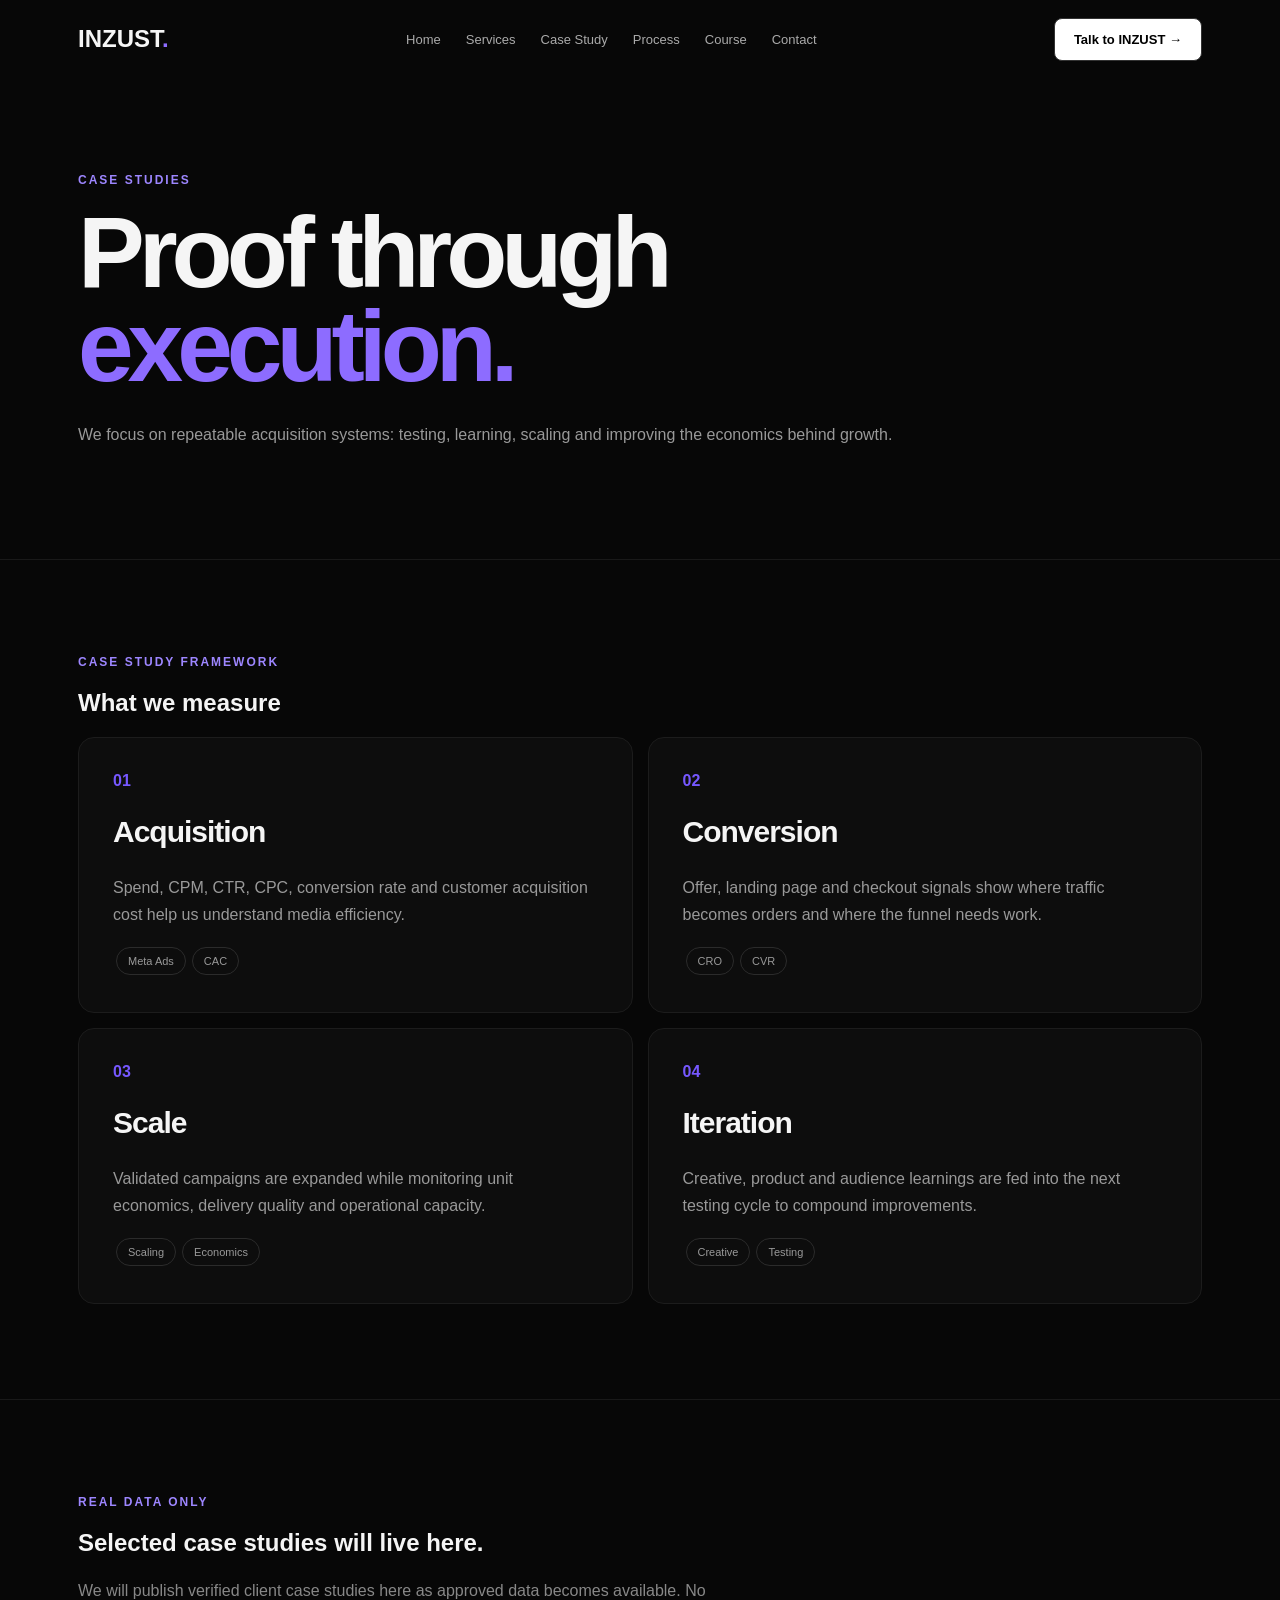
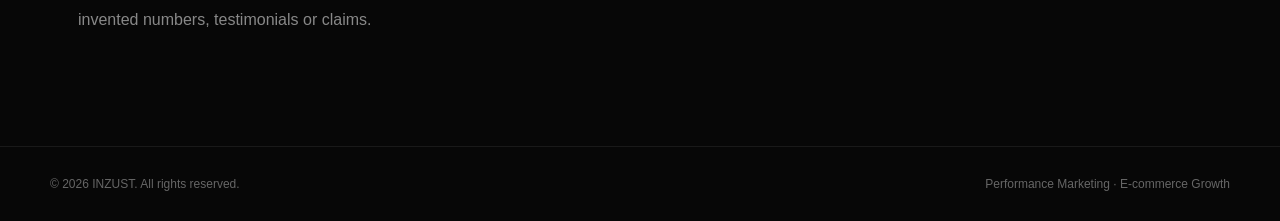
==== case-studies.html @ e47c178f "Fix Case Study navigation markup" ====
<!doctype html><html lang="en"><head><meta charset="utf-8">
<script>
window.INZUST_GOOGLE_ADS_ID="";
window.trackLeadEvent=function(label){if(typeof window.gtag==="function"){window.gtag("event","generate_lead",{event_category:"lead",event_label:label});}};
(function(){var id=window.INZUST_GOOGLE_ADS_ID;if(!id)return;window.dataLayer=window.dataLayer||[];window.gtag=function(){window.dataLayer.push(arguments)};gtag("js",new Date());gtag("config",id);var s=document.createElement("script");s.async=true;s.src="https://www.googletagmanager.com/gtag/js?id="+encodeURIComponent(id);document.head.appendChild(s);})();
</script><meta name="viewport" content="width=device-width,initial-scale=1"><title>INZUST — Case Studies</title><link rel="stylesheet" href="services.html"><style>*{box-sizing:border-box}body{margin:0;background:#070707;color:#f5f5f5;font-family:Inter,Arial,sans-serif}a{color:inherit;text-decoration:none}.wrap{max-width:1180px;margin:auto;padding:0 28px}.nav{height:78px;display:flex;align-items:center;justify-content:space-between}.logo{font-weight:900;font-size:24px}.navlinks{display:flex;gap:25px;color:#aaa;font-size:13px}.btn{display:inline-flex;padding:13px 19px;border:1px solid #333;border-radius:8px;background:#fff;color:#000;font-size:13px;font-weight:700}.hero,.section{padding:95px 0;border-bottom:1px solid #191919}.hero{position:relative;overflow:hidden}.eyebrow{color:#9d86ff;font-size:12px;text-transform:uppercase;letter-spacing:2px;font-weight:800}.hero h1{font-size:clamp(55px,8vw,100px);line-height:.94;letter-spacing:-6px;max-width:900px;margin:18px 0 28px}.hero h1 span{color:#8d6cff}.hero p,.card p{color:#999;line-height:1.7}.cards{display:grid;grid-template-columns:repeat(2,1fr);gap:15px}.card{background:#0d0d0d;border:1px solid #1c1c1c;border-radius:16px;padding:34px;min-height:260px}.num{color:#7658ff;font-weight:800}.card h2{font-size:30px;letter-spacing:-1px}.tag{display:inline-block;border:1px solid #2b2b2b;border-radius:999px;padding:7px 11px;color:#999;font-size:11px;margin:3px}.footer{padding:30px 0;color:#666;font-size:12px;display:flex;justify-content:space-between}@media(max-width:800px){.navlinks{display:none}.cards{grid-template-columns:1fr}.hero h1{letter-spacing:-3px}.footer{flex-direction:column;gap:12px}}</style></head><body><header class="wrap nav"><a class="logo" href="index.html">INZUST<span style="color:#8d6cff">.</span></a><nav class="navlinks"><a href="index.html">Home</a><a href="services.html">Services</a><a href="case-studies.html">Case Study</a><a href="process.html">Process</a><a href="course.html">Course</a><a href="contact.html">Contact</a></nav><a class="btn" href="contact.html">Talk to INZUST →</a></header><main><section class="hero"><div class="wrap"><div class="eyebrow">Case studies</div><h1>Proof through <span>execution.</span></h1><p>We focus on repeatable acquisition systems: testing, learning, scaling and improving the economics behind growth.</p></div></section><section class="section"><div class="wrap"><div class="eyebrow">Case study framework</div><h2>What we measure</h2><div class="cards"><article class="card"><div class="num">01</div><h2>Acquisition</h2><p>Spend, CPM, CTR, CPC, conversion rate and customer acquisition cost help us understand media efficiency.</p><span class="tag">Meta Ads</span><span class="tag">CAC</span></article><article class="card"><div class="num">02</div><h2>Conversion</h2><p>Offer, landing page and checkout signals show where traffic becomes orders and where the funnel needs work.</p><span class="tag">CRO</span><span class="tag">CVR</span></article><article class="card"><div class="num">03</div><h2>Scale</h2><p>Validated campaigns are expanded while monitoring unit economics, delivery quality and operational capacity.</p><span class="tag">Scaling</span><span class="tag">Economics</span></article><article class="card"><div class="num">04</div><h2>Iteration</h2><p>Creative, product and audience learnings are fed into the next testing cycle to compound improvements.</p><span class="tag">Creative</span><span class="tag">Testing</span></article></div></div></section><section class="section"><div class="wrap"><div class="eyebrow">Real data only</div><h2>Selected case studies will live here.</h2><p style="max-width:650px;color:#888;line-height:1.8">We will publish verified client case studies here as approved data becomes available. No invented numbers, testimonials or claims.</p></div></section></main><footer class="wrap footer"><span>© 2026 INZUST. All rights reserved.</span><span>Performance Marketing · E-commerce Growth</span></footer></body></html>
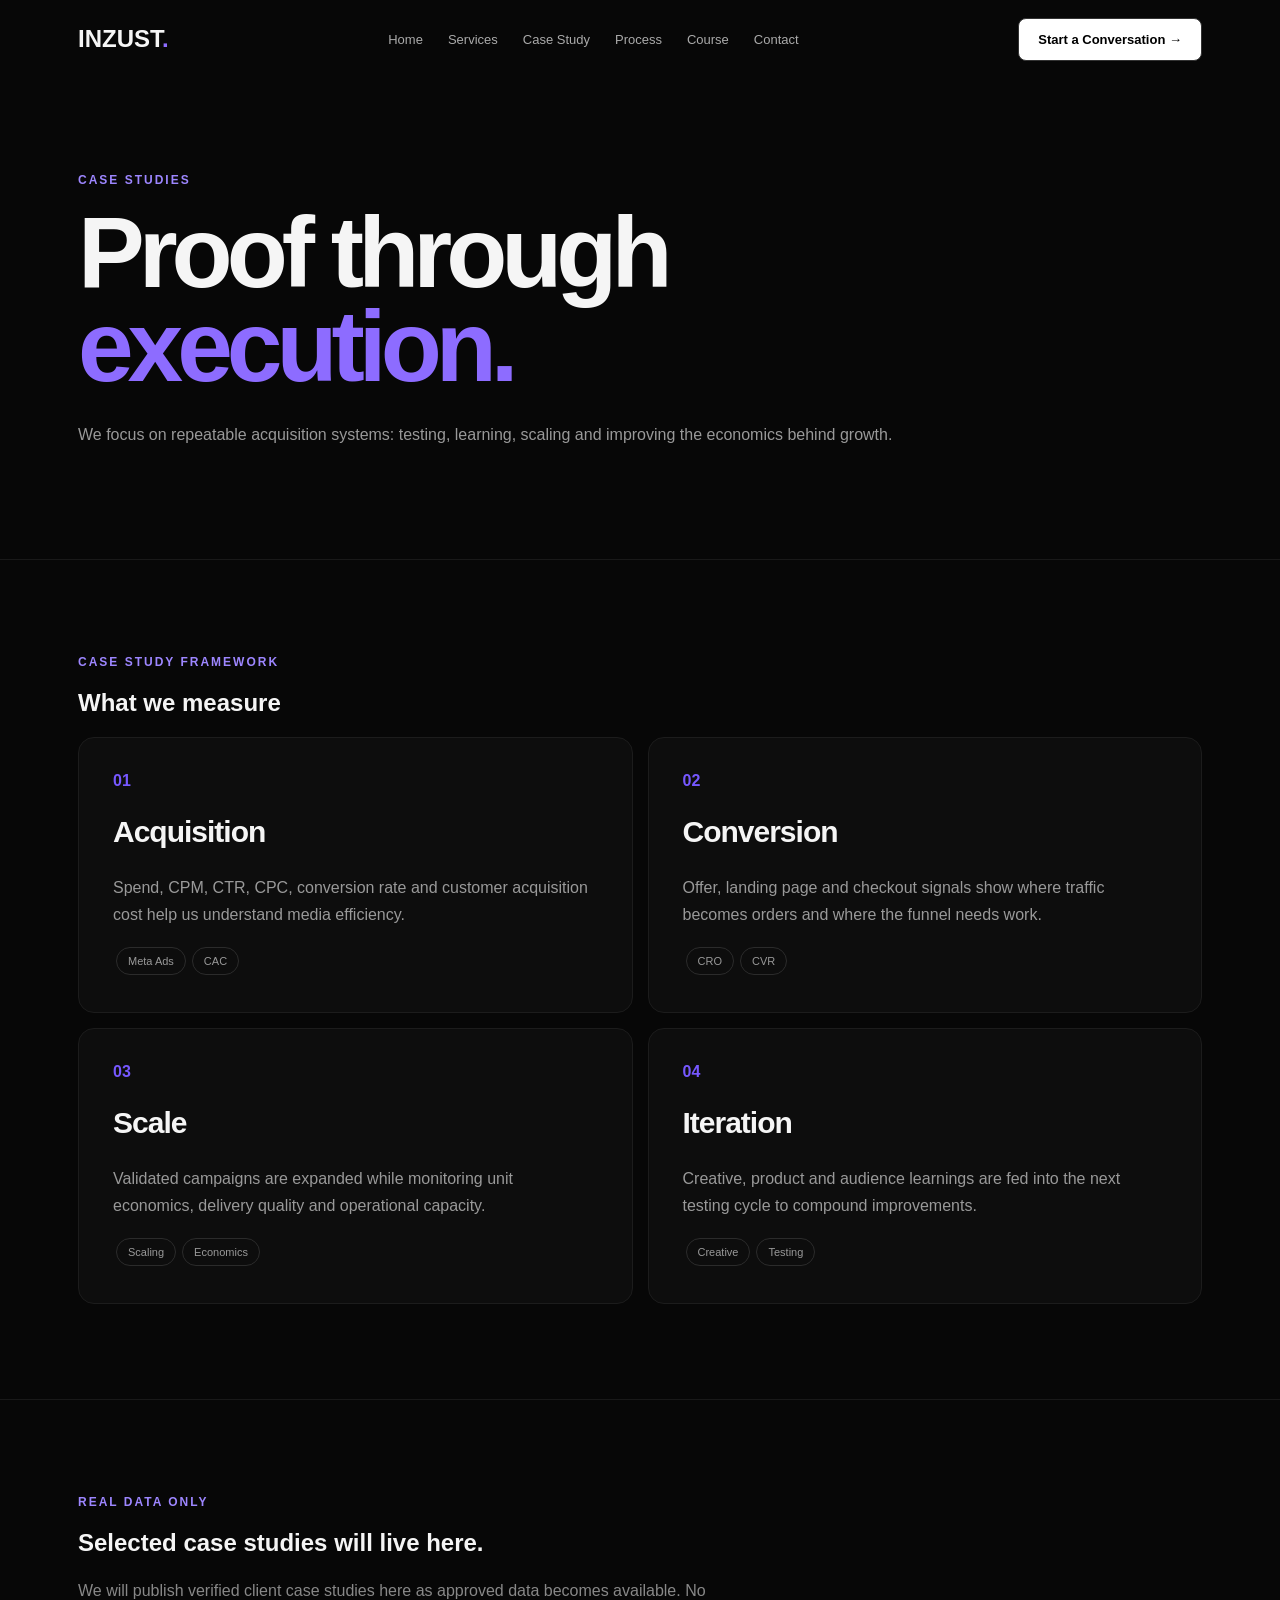
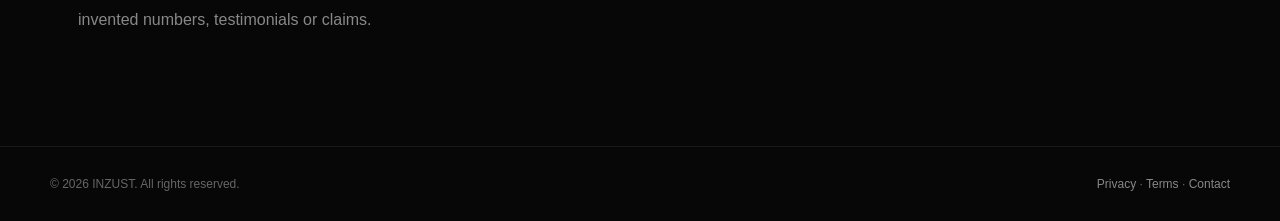
==== commit e986302d: "Standardize responsive navigation and legal footer links" ====
--- a/case-studies.html
+++ b/case-studies.html
@@ -3,4 +3,4 @@
 window.INZUST_GOOGLE_ADS_ID="";
 window.trackLeadEvent=function(label){if(typeof window.gtag==="function"){window.gtag("event","generate_lead",{event_category:"lead",event_label:label});}};
 (function(){var id=window.INZUST_GOOGLE_ADS_ID;if(!id)return;window.dataLayer=window.dataLayer||[];window.gtag=function(){window.dataLayer.push(arguments)};gtag("js",new Date());gtag("config",id);var s=document.createElement("script");s.async=true;s.src="https://www.googletagmanager.com/gtag/js?id="+encodeURIComponent(id);document.head.appendChild(s);})();
-</script><meta name="viewport" content="width=device-width,initial-scale=1"><title>INZUST — Case Studies</title><link rel="stylesheet" href="services.html"><style>*{box-sizing:border-box}body{margin:0;background:#070707;color:#f5f5f5;font-family:Inter,Arial,sans-serif}a{color:inherit;text-decoration:none}.wrap{max-width:1180px;margin:auto;padding:0 28px}.nav{height:78px;display:flex;align-items:center;justify-content:space-between}.logo{font-weight:900;font-size:24px}.navlinks{display:flex;gap:25px;color:#aaa;font-size:13px}.btn{display:inline-flex;padding:13px 19px;border:1px solid #333;border-radius:8px;background:#fff;color:#000;font-size:13px;font-weight:700}.hero,.section{padding:95px 0;border-bottom:1px solid #191919}.hero{position:relative;overflow:hidden}.eyebrow{color:#9d86ff;font-size:12px;text-transform:uppercase;letter-spacing:2px;font-weight:800}.hero h1{font-size:clamp(55px,8vw,100px);line-height:.94;letter-spacing:-6px;max-width:900px;margin:18px 0 28px}.hero h1 span{color:#8d6cff}.hero p,.card p{color:#999;line-height:1.7}.cards{display:grid;grid-template-columns:repeat(2,1fr);gap:15px}.card{background:#0d0d0d;border:1px solid #1c1c1c;border-radius:16px;padding:34px;min-height:260px}.num{color:#7658ff;font-weight:800}.card h2{font-size:30px;letter-spacing:-1px}.tag{display:inline-block;border:1px solid #2b2b2b;border-radius:999px;padding:7px 11px;color:#999;font-size:11px;margin:3px}.footer{padding:30px 0;color:#666;font-size:12px;display:flex;justify-content:space-between}@media(max-width:800px){.navlinks{display:none}.cards{grid-template-columns:1fr}.hero h1{letter-spacing:-3px}.footer{flex-direction:column;gap:12px}}</style></head><body><header class="wrap nav"><a class="logo" href="index.html">INZUST<span style="color:#8d6cff">.</span></a><nav class="navlinks"><a href="index.html">Home</a><a href="services.html">Services</a><a href="case-studies.html">Case Study</a><a href="process.html">Process</a><a href="course.html">Course</a><a href="contact.html">Contact</a></nav><a class="btn" href="contact.html">Talk to INZUST →</a></header><main><section class="hero"><div class="wrap"><div class="eyebrow">Case studies</div><h1>Proof through <span>execution.</span></h1><p>We focus on repeatable acquisition systems: testing, learning, scaling and improving the economics behind growth.</p></div></section><section class="section"><div class="wrap"><div class="eyebrow">Case study framework</div><h2>What we measure</h2><div class="cards"><article class="card"><div class="num">01</div><h2>Acquisition</h2><p>Spend, CPM, CTR, CPC, conversion rate and customer acquisition cost help us understand media efficiency.</p><span class="tag">Meta Ads</span><span class="tag">CAC</span></article><article class="card"><div class="num">02</div><h2>Conversion</h2><p>Offer, landing page and checkout signals show where traffic becomes orders and where the funnel needs work.</p><span class="tag">CRO</span><span class="tag">CVR</span></article><article class="card"><div class="num">03</div><h2>Scale</h2><p>Validated campaigns are expanded while monitoring unit economics, delivery quality and operational capacity.</p><span class="tag">Scaling</span><span class="tag">Economics</span></article><article class="card"><div class="num">04</div><h2>Iteration</h2><p>Creative, product and audience learnings are fed into the next testing cycle to compound improvements.</p><span class="tag">Creative</span><span class="tag">Testing</span></article></div></div></section><section class="section"><div class="wrap"><div class="eyebrow">Real data only</div><h2>Selected case studies will live here.</h2><p style="max-width:650px;color:#888;line-height:1.8">We will publish verified client case studies here as approved data becomes available. No invented numbers, testimonials or claims.</p></div></section></main><footer class="wrap footer"><span>© 2026 INZUST. All rights reserved.</span><span>Performance Marketing · E-commerce Growth</span></footer></body></html>+</script><meta name="viewport" content="width=device-width,initial-scale=1"><title>INZUST — Case Studies</title><link rel="stylesheet" href="services.html"><style>*{box-sizing:border-box}body{margin:0;background:#070707;color:#f5f5f5;font-family:Inter,Arial,sans-serif}a{color:inherit;text-decoration:none}.wrap{max-width:1180px;margin:auto;padding:0 28px}.nav{height:78px;display:flex;align-items:center;justify-content:space-between}.logo{font-weight:900;font-size:24px}.navlinks{display:flex;gap:25px;color:#aaa;font-size:13px}.btn{display:inline-flex;padding:13px 19px;border:1px solid #333;border-radius:8px;background:#fff;color:#000;font-size:13px;font-weight:700}.hero,.section{padding:95px 0;border-bottom:1px solid #191919}.hero{position:relative;overflow:hidden}.eyebrow{color:#9d86ff;font-size:12px;text-transform:uppercase;letter-spacing:2px;font-weight:800}.hero h1{font-size:clamp(55px,8vw,100px);line-height:.94;letter-spacing:-6px;max-width:900px;margin:18px 0 28px}.hero h1 span{color:#8d6cff}.hero p,.card p{color:#999;line-height:1.7}.cards{display:grid;grid-template-columns:repeat(2,1fr);gap:15px}.card{background:#0d0d0d;border:1px solid #1c1c1c;border-radius:16px;padding:34px;min-height:260px}.num{color:#7658ff;font-weight:800}.card h2{font-size:30px;letter-spacing:-1px}.tag{display:inline-block;border:1px solid #2b2b2b;border-radius:999px;padding:7px 11px;color:#999;font-size:11px;margin:3px}.footer{padding:30px 0;color:#666;font-size:12px;display:flex;justify-content:space-between}.menu-toggle{display:none;background:none;color:#fff;border:0;font-size:23px;cursor:pointer}.mobile-menu{display:none}.footer a{color:#888}.footer a:hover{color:#fff}@media(max-width:800px){.menu-toggle{display:block}.nav-cta{display:none}.mobile-menu.open{display:block;position:fixed;top:78px;left:16px;right:16px;z-index:40;background:#0b0b0b;border:1px solid #282828;border-radius:14px;padding:8px;box-shadow:0 20px 50px #000}.mobile-menu a{display:block;padding:13px 15px;color:#ccc;font-size:14px}.mobile-menu a:hover{background:#151515;color:#fff}.navlinks{display:none}.cards{grid-template-columns:1fr}.hero h1{letter-spacing:-3px}.footer{flex-direction:column;gap:12px}}</style></head><body><header class="wrap nav"><a class="logo" href="index.html">INZUST<span style="color:#8d6cff">.</span></a><nav class="navlinks"><a href="index.html">Home</a><a href="services.html">Services</a><a href="case-studies.html">Case Study</a><a href="process.html">Process</a><a href="course.html">Course</a><a href="contact.html">Contact</a></nav><a class="btn nav-cta" href="contact.html">Start a Conversation →</a><button class="menu-toggle" aria-label="Open menu" aria-expanded="false">☰</button></header><div class="mobile-menu" aria-hidden="true"><a href="index.html">Home</a><a href="services.html">Services</a><a href="case-studies.html">Case Study</a><a href="process.html">Process</a><a href="course.html">Course</a><a href="contact.html">Contact</a></div><main><section class="hero"><div class="wrap"><div class="eyebrow">Case studies</div><h1>Proof through <span>execution.</span></h1><p>We focus on repeatable acquisition systems: testing, learning, scaling and improving the economics behind growth.</p></div></section><section class="section"><div class="wrap"><div class="eyebrow">Case study framework</div><h2>What we measure</h2><div class="cards"><article class="card"><div class="num">01</div><h2>Acquisition</h2><p>Spend, CPM, CTR, CPC, conversion rate and customer acquisition cost help us understand media efficiency.</p><span class="tag">Meta Ads</span><span class="tag">CAC</span></article><article class="card"><div class="num">02</div><h2>Conversion</h2><p>Offer, landing page and checkout signals show where traffic becomes orders and where the funnel needs work.</p><span class="tag">CRO</span><span class="tag">CVR</span></article><article class="card"><div class="num">03</div><h2>Scale</h2><p>Validated campaigns are expanded while monitoring unit economics, delivery quality and operational capacity.</p><span class="tag">Scaling</span><span class="tag">Economics</span></article><article class="card"><div class="num">04</div><h2>Iteration</h2><p>Creative, product and audience learnings are fed into the next testing cycle to compound improvements.</p><span class="tag">Creative</span><span class="tag">Testing</span></article></div></div></section><section class="section"><div class="wrap"><div class="eyebrow">Real data only</div><h2>Selected case studies will live here.</h2><p style="max-width:650px;color:#888;line-height:1.8">We will publish verified client case studies here as approved data becomes available. No invented numbers, testimonials or claims.</p></div></section></main><footer class="wrap footer"><span>© 2026 INZUST. All rights reserved.</span><span><a href="privacy-policy.html">Privacy</a> · <a href="terms.html">Terms</a> · <a href="contact.html">Contact</a></span></footer><script>(()=>{const t=document.querySelector(".menu-toggle"),m=document.querySelector(".mobile-menu");if(!t||!m)return;t.addEventListener("click",()=>{const o=m.classList.toggle("open");t.setAttribute("aria-expanded",o);m.setAttribute("aria-hidden",!o);t.textContent=o?"×":"☰"});m.querySelectorAll("a").forEach(a=>a.addEventListener("click",()=>{m.classList.remove("open");t.setAttribute("aria-expanded","false");t.textContent="☰"}));})();</script></body></html>
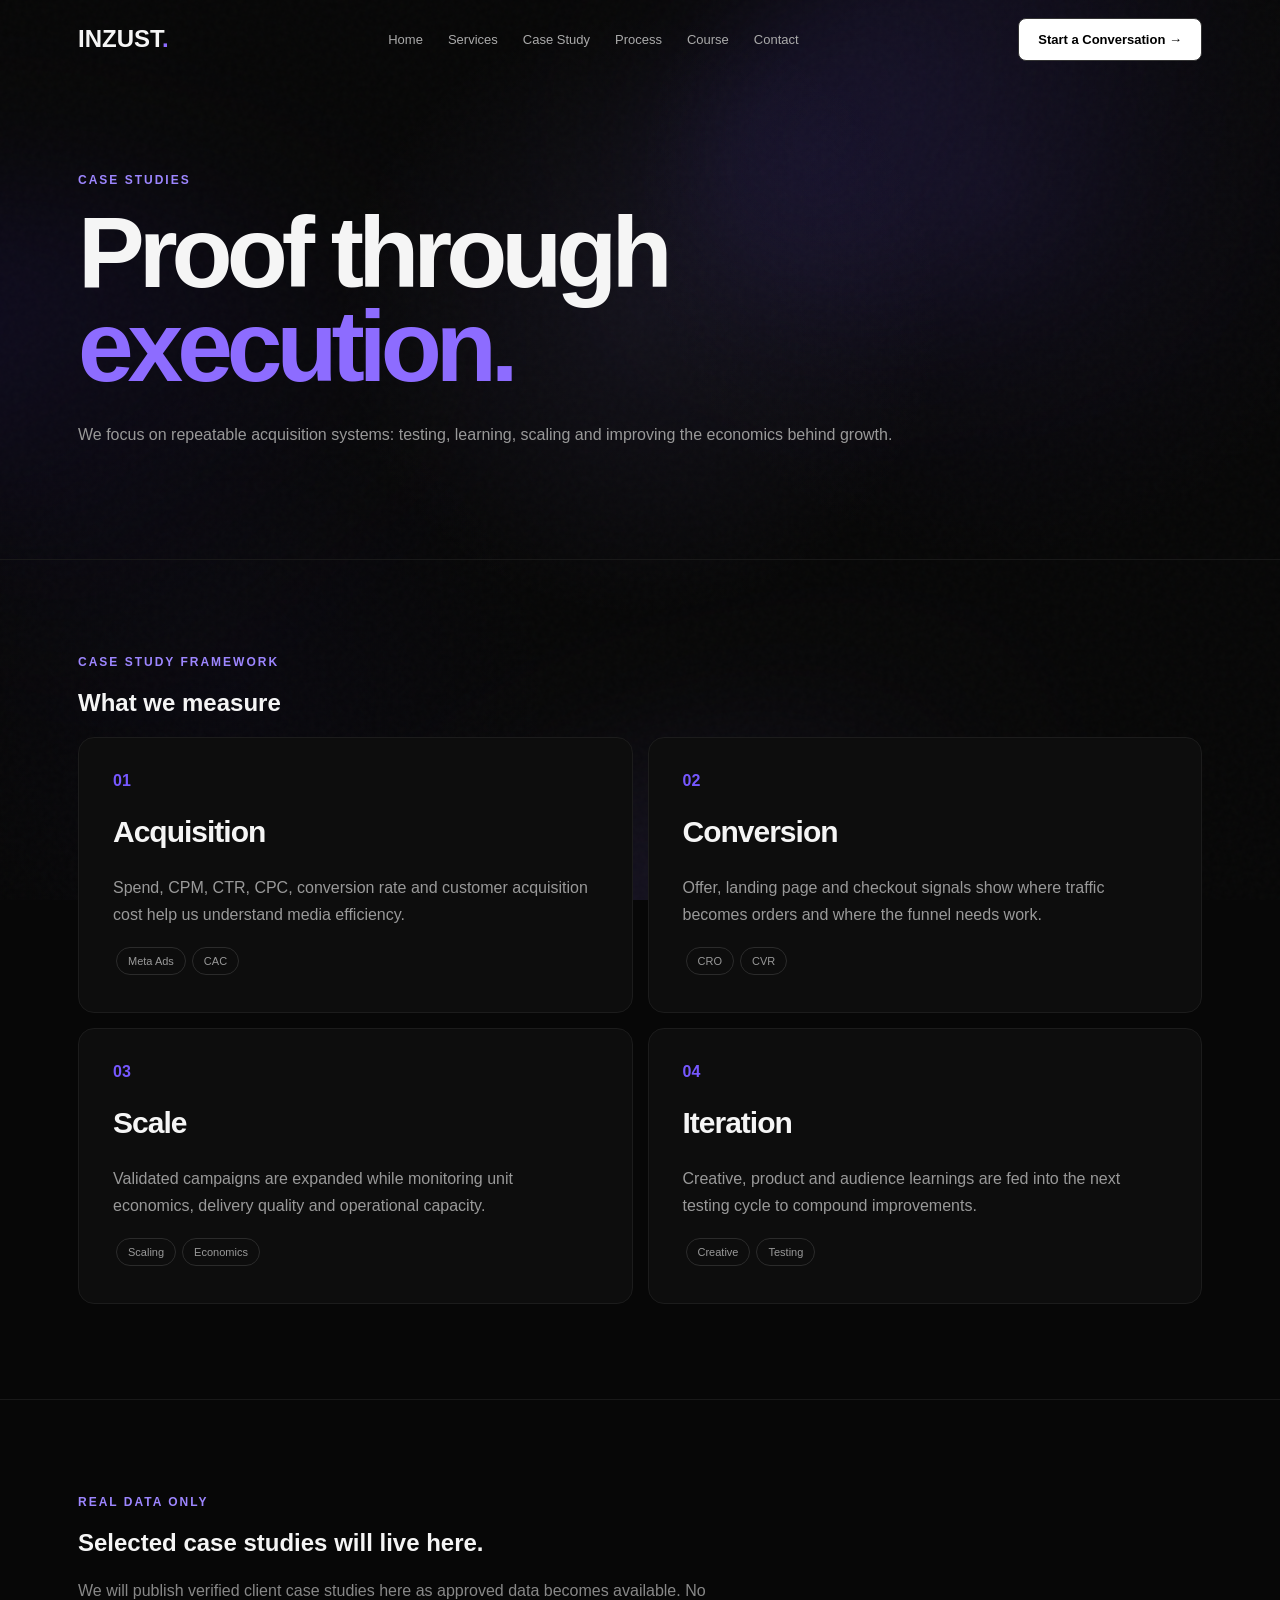
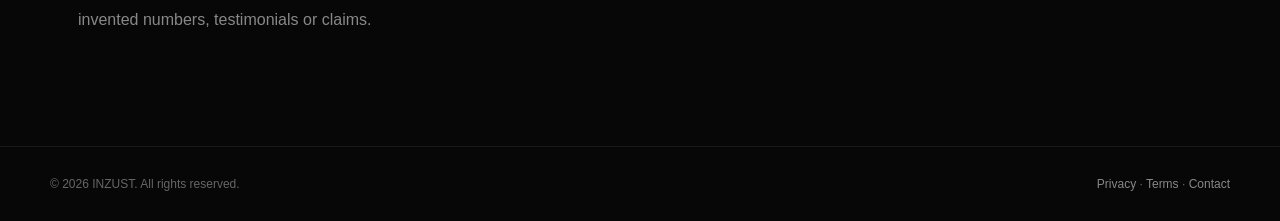
==== commit ca887db4: "Add shared Wave Grid Aurora Spotlight animation" ====
--- a/case-studies.html
+++ b/case-studies.html
@@ -3,4 +3,4 @@
 window.INZUST_GOOGLE_ADS_ID="";
 window.trackLeadEvent=function(label){if(typeof window.gtag==="function"){window.gtag("event","generate_lead",{event_category:"lead",event_label:label});}};
 (function(){var id=window.INZUST_GOOGLE_ADS_ID;if(!id)return;window.dataLayer=window.dataLayer||[];window.gtag=function(){window.dataLayer.push(arguments)};gtag("js",new Date());gtag("config",id);var s=document.createElement("script");s.async=true;s.src="https://www.googletagmanager.com/gtag/js?id="+encodeURIComponent(id);document.head.appendChild(s);})();
-</script><meta name="viewport" content="width=device-width,initial-scale=1"><title>INZUST — Case Studies</title><link rel="stylesheet" href="services.html"><style>*{box-sizing:border-box}body{margin:0;background:#070707;color:#f5f5f5;font-family:Inter,Arial,sans-serif}a{color:inherit;text-decoration:none}.wrap{max-width:1180px;margin:auto;padding:0 28px}.nav{height:78px;display:flex;align-items:center;justify-content:space-between}.logo{font-weight:900;font-size:24px}.navlinks{display:flex;gap:25px;color:#aaa;font-size:13px}.btn{display:inline-flex;padding:13px 19px;border:1px solid #333;border-radius:8px;background:#fff;color:#000;font-size:13px;font-weight:700}.hero,.section{padding:95px 0;border-bottom:1px solid #191919}.hero{position:relative;overflow:hidden}.eyebrow{color:#9d86ff;font-size:12px;text-transform:uppercase;letter-spacing:2px;font-weight:800}.hero h1{font-size:clamp(55px,8vw,100px);line-height:.94;letter-spacing:-6px;max-width:900px;margin:18px 0 28px}.hero h1 span{color:#8d6cff}.hero p,.card p{color:#999;line-height:1.7}.cards{display:grid;grid-template-columns:repeat(2,1fr);gap:15px}.card{background:#0d0d0d;border:1px solid #1c1c1c;border-radius:16px;padding:34px;min-height:260px}.num{color:#7658ff;font-weight:800}.card h2{font-size:30px;letter-spacing:-1px}.tag{display:inline-block;border:1px solid #2b2b2b;border-radius:999px;padding:7px 11px;color:#999;font-size:11px;margin:3px}.footer{padding:30px 0;color:#666;font-size:12px;display:flex;justify-content:space-between}.menu-toggle{display:none;background:none;color:#fff;border:0;font-size:23px;cursor:pointer}.mobile-menu{display:none}.footer a{color:#888}.footer a:hover{color:#fff}@media(max-width:800px){.menu-toggle{display:block}.nav-cta{display:none}.mobile-menu.open{display:block;position:fixed;top:78px;left:16px;right:16px;z-index:40;background:#0b0b0b;border:1px solid #282828;border-radius:14px;padding:8px;box-shadow:0 20px 50px #000}.mobile-menu a{display:block;padding:13px 15px;color:#ccc;font-size:14px}.mobile-menu a:hover{background:#151515;color:#fff}.navlinks{display:none}.cards{grid-template-columns:1fr}.hero h1{letter-spacing:-3px}.footer{flex-direction:column;gap:12px}}</style></head><body><header class="wrap nav"><a class="logo" href="index.html">INZUST<span style="color:#8d6cff">.</span></a><nav class="navlinks"><a href="index.html">Home</a><a href="services.html">Services</a><a href="case-studies.html">Case Study</a><a href="process.html">Process</a><a href="course.html">Course</a><a href="contact.html">Contact</a></nav><a class="btn nav-cta" href="contact.html">Start a Conversation →</a><button class="menu-toggle" aria-label="Open menu" aria-expanded="false">☰</button></header><div class="mobile-menu" aria-hidden="true"><a href="index.html">Home</a><a href="services.html">Services</a><a href="case-studies.html">Case Study</a><a href="process.html">Process</a><a href="course.html">Course</a><a href="contact.html">Contact</a></div><main><section class="hero"><div class="wrap"><div class="eyebrow">Case studies</div><h1>Proof through <span>execution.</span></h1><p>We focus on repeatable acquisition systems: testing, learning, scaling and improving the economics behind growth.</p></div></section><section class="section"><div class="wrap"><div class="eyebrow">Case study framework</div><h2>What we measure</h2><div class="cards"><article class="card"><div class="num">01</div><h2>Acquisition</h2><p>Spend, CPM, CTR, CPC, conversion rate and customer acquisition cost help us understand media efficiency.</p><span class="tag">Meta Ads</span><span class="tag">CAC</span></article><article class="card"><div class="num">02</div><h2>Conversion</h2><p>Offer, landing page and checkout signals show where traffic becomes orders and where the funnel needs work.</p><span class="tag">CRO</span><span class="tag">CVR</span></article><article class="card"><div class="num">03</div><h2>Scale</h2><p>Validated campaigns are expanded while monitoring unit economics, delivery quality and operational capacity.</p><span class="tag">Scaling</span><span class="tag">Economics</span></article><article class="card"><div class="num">04</div><h2>Iteration</h2><p>Creative, product and audience learnings are fed into the next testing cycle to compound improvements.</p><span class="tag">Creative</span><span class="tag">Testing</span></article></div></div></section><section class="section"><div class="wrap"><div class="eyebrow">Real data only</div><h2>Selected case studies will live here.</h2><p style="max-width:650px;color:#888;line-height:1.8">We will publish verified client case studies here as approved data becomes available. No invented numbers, testimonials or claims.</p></div></section></main><footer class="wrap footer"><span>© 2026 INZUST. All rights reserved.</span><span><a href="privacy-policy.html">Privacy</a> · <a href="terms.html">Terms</a> · <a href="contact.html">Contact</a></span></footer><script>(()=>{const t=document.querySelector(".menu-toggle"),m=document.querySelector(".mobile-menu");if(!t||!m)return;t.addEventListener("click",()=>{const o=m.classList.toggle("open");t.setAttribute("aria-expanded",o);m.setAttribute("aria-hidden",!o);t.textContent=o?"×":"☰"});m.querySelectorAll("a").forEach(a=>a.addEventListener("click",()=>{m.classList.remove("open");t.setAttribute("aria-expanded","false");t.textContent="☰"}));})();</script></body></html>+</script><meta name="viewport" content="width=device-width,initial-scale=1"><title>INZUST — Case Studies</title><link rel="stylesheet" href="services.html"><style>*{box-sizing:border-box}body{margin:0;background:#070707;color:#f5f5f5;font-family:Inter,Arial,sans-serif}a{color:inherit;text-decoration:none}.wrap{max-width:1180px;margin:auto;padding:0 28px}.nav{height:78px;display:flex;align-items:center;justify-content:space-between}.logo{font-weight:900;font-size:24px}.navlinks{display:flex;gap:25px;color:#aaa;font-size:13px}.btn{display:inline-flex;padding:13px 19px;border:1px solid #333;border-radius:8px;background:#fff;color:#000;font-size:13px;font-weight:700}.hero,.section{padding:95px 0;border-bottom:1px solid #191919}.hero{position:relative;overflow:hidden}.eyebrow{color:#9d86ff;font-size:12px;text-transform:uppercase;letter-spacing:2px;font-weight:800}.hero h1{font-size:clamp(55px,8vw,100px);line-height:.94;letter-spacing:-6px;max-width:900px;margin:18px 0 28px}.hero h1 span{color:#8d6cff}.hero p,.card p{color:#999;line-height:1.7}.cards{display:grid;grid-template-columns:repeat(2,1fr);gap:15px}.card{background:#0d0d0d;border:1px solid #1c1c1c;border-radius:16px;padding:34px;min-height:260px}.num{color:#7658ff;font-weight:800}.card h2{font-size:30px;letter-spacing:-1px}.tag{display:inline-block;border:1px solid #2b2b2b;border-radius:999px;padding:7px 11px;color:#999;font-size:11px;margin:3px}.footer{padding:30px 0;color:#666;font-size:12px;display:flex;justify-content:space-between}.menu-toggle{display:none;background:none;color:#fff;border:0;font-size:23px;cursor:pointer}.mobile-menu{display:none}.footer a{color:#888}.footer a:hover{color:#fff}@media(max-width:800px){.menu-toggle{display:block}.nav-cta{display:none}.mobile-menu.open{display:block;position:fixed;top:78px;left:16px;right:16px;z-index:40;background:#0b0b0b;border:1px solid #282828;border-radius:14px;padding:8px;box-shadow:0 20px 50px #000}.mobile-menu a{display:block;padding:13px 15px;color:#ccc;font-size:14px}.mobile-menu a:hover{background:#151515;color:#fff}.navlinks{display:none}.cards{grid-template-columns:1fr}.hero h1{letter-spacing:-3px}.footer{flex-direction:column;gap:12px}}.page-animation{position:fixed;inset:0;z-index:0;pointer-events:none;overflow:hidden;background:radial-gradient(circle at 78% 22%,#6c48ff10,transparent 30%),radial-gradient(circle at 18% 78%,#4b2cff08,transparent 26%)}body> *:not(.page-animation){position:relative;z-index:1}.anim-grid{position:absolute;left:-15%;right:-15%;bottom:-30%;height:78%;background-image:linear-gradient(#8d6cff12 1px,transparent 1px),linear-gradient(90deg,#8d6cff12 1px,transparent 1px);background-size:72px 72px;transform:perspective(750px) rotateX(67deg) rotateZ(-2deg);transform-origin:center bottom;opacity:.42;mask-image:linear-gradient(to top,rgba(0,0,0,.9),transparent 78%);animation:gridDrift 12s linear infinite}.aurora{position:absolute;width:55vw;height:30vw;border-radius:50%;filter:blur(70px);opacity:.18;mix-blend-mode:screen}.aurora.a{top:-8vw;right:-8vw;background:linear-gradient(120deg,#6e50ff,transparent 70%);transform:rotate(-18deg);animation:auroraA 9s ease-in-out infinite}.aurora.b{top:25%;left:-15vw;background:linear-gradient(120deg,#4324c9,transparent 70%);transform:rotate(20deg);animation:auroraB 11s ease-in-out infinite}.aurora.c{bottom:-18vw;right:10%;background:linear-gradient(120deg,#8d6cff,transparent 68%);transform:rotate(-12deg);animation:auroraC 13s ease-in-out infinite}.anim-spotlight{position:absolute;inset:0;background:radial-gradient(420px circle at var(--sx,50%) var(--sy,35%),#9a86ff14,transparent 72%);transition:background .12s linear}.anim-noise{position:absolute;inset:0;opacity:.035;background-image:url("data:image/svg+xml,%3Csvg viewBox='0 0 180 180' xmlns='http://www.w3.org/2000/svg'%3E%3Cfilter id='n'%3E%3CfeTurbulence type='fractalNoise' baseFrequency='.9' numOctaves='4' stitchTiles='stitch'/%3E%3C/filter%3E%3Crect width='100%25' height='100%25' filter='url(%23n)' opacity='.7'/%3E%3C/svg%3E");animation:noiseShift .7s steps(2) infinite}@keyframes gridDrift{0%{transform:perspective(750px) rotateX(67deg) rotateZ(-2deg) translate3d(0,0,0)}50%{transform:perspective(750px) rotateX(67deg) rotateZ(-2deg) translate3d(-36px,20px,0)}100%{transform:perspective(750px) rotateX(67deg) rotateZ(-2deg) translate3d(-72px,0,0)}}@keyframes auroraA{0%,100%{transform:translate3d(0,0,0) rotate(-18deg) scale(1)}50%{transform:translate3d(-5vw,3vw,0) rotate(-8deg) scale(1.08)}}@keyframes auroraB{0%,100%{transform:translate3d(0,0,0) rotate(20deg) scale(1)}50%{transform:translate3d(4vw,-2vw,0) rotate(10deg) scale(1.1)}}@keyframes auroraC{0%,100%{transform:translate3d(0,0,0) rotate(-12deg) scale(1)}50%{transform:translate3d(-3vw,-2vw,0) rotate(2deg) scale(1.12)}}@keyframes noiseShift{0%{transform:translate3d(0,0,0)}25%{transform:translate3d(1%, -1%,0)}50%{transform:translate3d(-1%,1%,0)}75%{transform:translate3d(1%,1%,0)}100%{transform:translate3d(0,0,0)}}@media(max-width:850px){.anim-grid{height:60%;background-size:55px 55px;opacity:.25}.aurora{filter:blur(50px);opacity:.11}.anim-spotlight{display:none}}@media(prefers-reduced-motion:reduce){.anim-grid,.aurora,.anim-noise{animation:none!important}}</style></head><body><div class="page-animation" aria-hidden="true"><div class="aurora a"></div><div class="aurora b"></div><div class="aurora c"></div><div class="anim-grid"></div><div class="anim-spotlight"></div><div class="anim-noise"></div></div><header class="wrap nav"><a class="logo" href="index.html">INZUST<span style="color:#8d6cff">.</span></a><nav class="navlinks"><a href="index.html">Home</a><a href="services.html">Services</a><a href="case-studies.html">Case Study</a><a href="process.html">Process</a><a href="course.html">Course</a><a href="contact.html">Contact</a></nav><a class="btn nav-cta" href="contact.html">Start a Conversation →</a><button class="menu-toggle" aria-label="Open menu" aria-expanded="false">☰</button></header><div class="mobile-menu" aria-hidden="true"><a href="index.html">Home</a><a href="services.html">Services</a><a href="case-studies.html">Case Study</a><a href="process.html">Process</a><a href="course.html">Course</a><a href="contact.html">Contact</a></div><main><section class="hero"><div class="wrap"><div class="eyebrow">Case studies</div><h1>Proof through <span>execution.</span></h1><p>We focus on repeatable acquisition systems: testing, learning, scaling and improving the economics behind growth.</p></div></section><section class="section"><div class="wrap"><div class="eyebrow">Case study framework</div><h2>What we measure</h2><div class="cards"><article class="card"><div class="num">01</div><h2>Acquisition</h2><p>Spend, CPM, CTR, CPC, conversion rate and customer acquisition cost help us understand media efficiency.</p><span class="tag">Meta Ads</span><span class="tag">CAC</span></article><article class="card"><div class="num">02</div><h2>Conversion</h2><p>Offer, landing page and checkout signals show where traffic becomes orders and where the funnel needs work.</p><span class="tag">CRO</span><span class="tag">CVR</span></article><article class="card"><div class="num">03</div><h2>Scale</h2><p>Validated campaigns are expanded while monitoring unit economics, delivery quality and operational capacity.</p><span class="tag">Scaling</span><span class="tag">Economics</span></article><article class="card"><div class="num">04</div><h2>Iteration</h2><p>Creative, product and audience learnings are fed into the next testing cycle to compound improvements.</p><span class="tag">Creative</span><span class="tag">Testing</span></article></div></div></section><section class="section"><div class="wrap"><div class="eyebrow">Real data only</div><h2>Selected case studies will live here.</h2><p style="max-width:650px;color:#888;line-height:1.8">We will publish verified client case studies here as approved data becomes available. No invented numbers, testimonials or claims.</p></div></section></main><footer class="wrap footer"><span>© 2026 INZUST. All rights reserved.</span><span><a href="privacy-policy.html">Privacy</a> · <a href="terms.html">Terms</a> · <a href="contact.html">Contact</a></span></footer><script>(()=>{const t=document.querySelector(".menu-toggle"),m=document.querySelector(".mobile-menu");if(!t||!m)return;t.addEventListener("click",()=>{const o=m.classList.toggle("open");t.setAttribute("aria-expanded",o);m.setAttribute("aria-hidden",!o);t.textContent=o?"×":"☰"});m.querySelectorAll("a").forEach(a=>a.addEventListener("click",()=>{m.classList.remove("open");t.setAttribute("aria-expanded","false");t.textContent="☰"}));})();</script><script>(()=>{const s=document.querySelector('.anim-spotlight');if(!s||!matchMedia('(pointer:fine)').matches)return;window.addEventListener('pointermove',e=>{s.style.setProperty('--sx',e.clientX+'px');s.style.setProperty('--sy',e.clientY+'px')},{passive:true})})();</script></body></html>
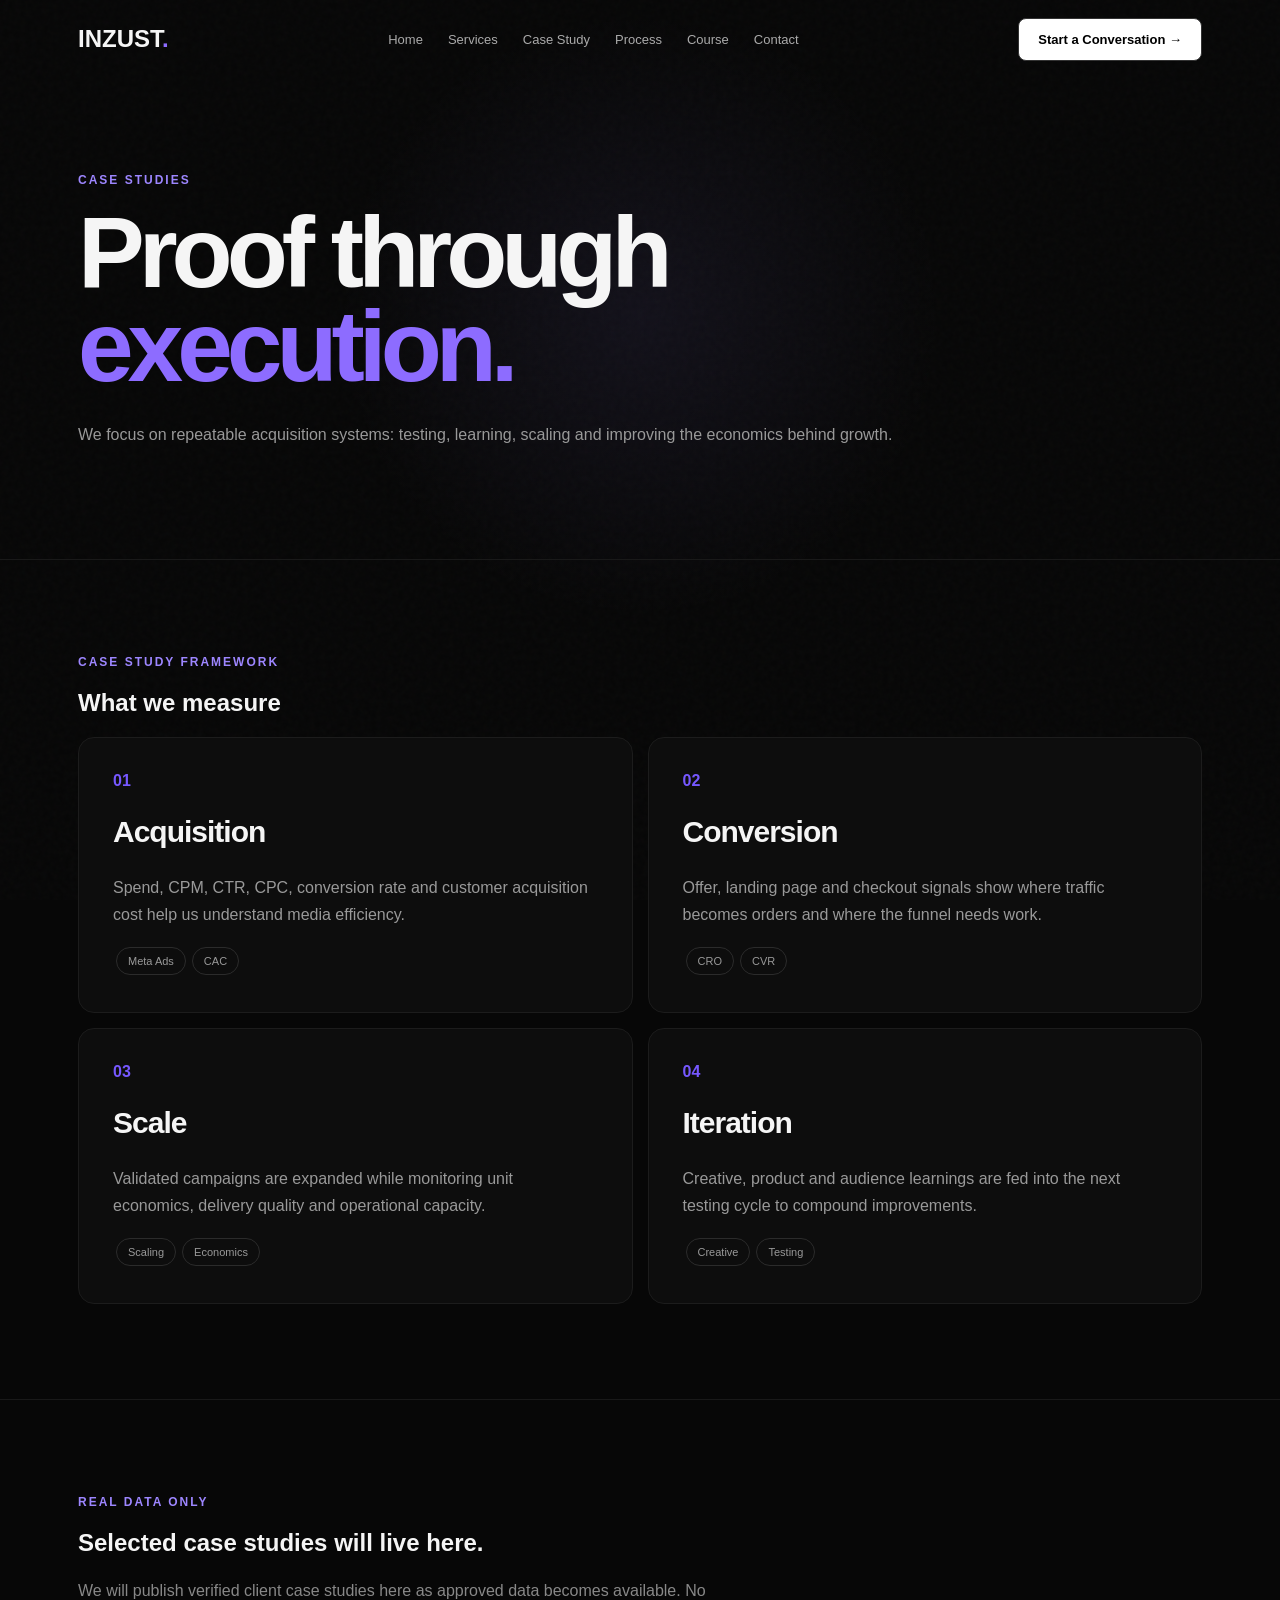
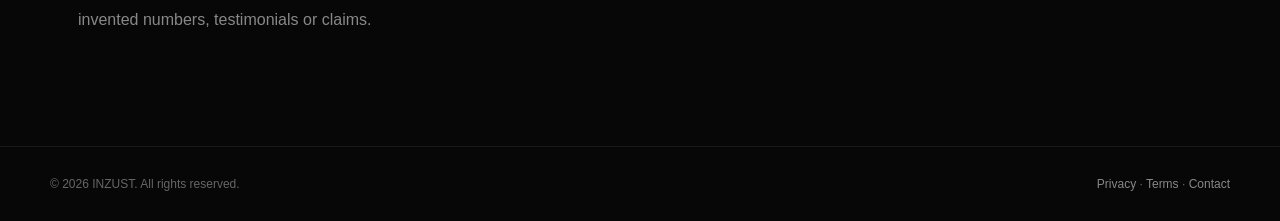
==== commit c70f0687: "Make hex grid visible and remove purple neon glow" ====
--- a/case-studies.html
+++ b/case-studies.html
@@ -3,4 +3,4 @@
 window.INZUST_GOOGLE_ADS_ID="";
 window.trackLeadEvent=function(label){if(typeof window.gtag==="function"){window.gtag("event","generate_lead",{event_category:"lead",event_label:label});}};
 (function(){var id=window.INZUST_GOOGLE_ADS_ID;if(!id)return;window.dataLayer=window.dataLayer||[];window.gtag=function(){window.dataLayer.push(arguments)};gtag("js",new Date());gtag("config",id);var s=document.createElement("script");s.async=true;s.src="https://www.googletagmanager.com/gtag/js?id="+encodeURIComponent(id);document.head.appendChild(s);})();
-</script><meta name="viewport" content="width=device-width,initial-scale=1"><title>INZUST — Case Studies</title><link rel="stylesheet" href="services.html"><style>*{box-sizing:border-box}body{margin:0;background:#070707;color:#f5f5f5;font-family:Inter,Arial,sans-serif}a{color:inherit;text-decoration:none}.wrap{max-width:1180px;margin:auto;padding:0 28px}.nav{height:78px;display:flex;align-items:center;justify-content:space-between}.logo{font-weight:900;font-size:24px}.navlinks{display:flex;gap:25px;color:#aaa;font-size:13px}.btn{display:inline-flex;padding:13px 19px;border:1px solid #333;border-radius:8px;background:#fff;color:#000;font-size:13px;font-weight:700}.hero,.section{padding:95px 0;border-bottom:1px solid #191919}.hero{position:relative;overflow:hidden}.eyebrow{color:#9d86ff;font-size:12px;text-transform:uppercase;letter-spacing:2px;font-weight:800}.hero h1{font-size:clamp(55px,8vw,100px);line-height:.94;letter-spacing:-6px;max-width:900px;margin:18px 0 28px}.hero h1 span{color:#8d6cff}.hero p,.card p{color:#999;line-height:1.7}.cards{display:grid;grid-template-columns:repeat(2,1fr);gap:15px}.card{background:#0d0d0d;border:1px solid #1c1c1c;border-radius:16px;padding:34px;min-height:260px}.num{color:#7658ff;font-weight:800}.card h2{font-size:30px;letter-spacing:-1px}.tag{display:inline-block;border:1px solid #2b2b2b;border-radius:999px;padding:7px 11px;color:#999;font-size:11px;margin:3px}.footer{padding:30px 0;color:#666;font-size:12px;display:flex;justify-content:space-between}.menu-toggle{display:none;background:none;color:#fff;border:0;font-size:23px;cursor:pointer}.mobile-menu{display:none}.footer a{color:#888}.footer a:hover{color:#fff}@media(max-width:800px){.menu-toggle{display:block}.nav-cta{display:none}.mobile-menu.open{display:block;position:fixed;top:78px;left:16px;right:16px;z-index:40;background:#0b0b0b;border:1px solid #282828;border-radius:14px;padding:8px;box-shadow:0 20px 50px #000}.mobile-menu a{display:block;padding:13px 15px;color:#ccc;font-size:14px}.mobile-menu a:hover{background:#151515;color:#fff}.navlinks{display:none}.cards{grid-template-columns:1fr}.hero h1{letter-spacing:-3px}.footer{flex-direction:column;gap:12px}}.page-animation{position:fixed;inset:0;z-index:0;pointer-events:none;overflow:hidden;background:radial-gradient(circle at 78% 22%,#6c48ff10,transparent 30%),radial-gradient(circle at 18% 78%,#4b2cff08,transparent 26%)}body> *:not(.page-animation){position:relative;z-index:1}.anim-grid{position:absolute;left:-15%;right:-15%;bottom:-30%;height:78%;background-image:linear-gradient(#8d6cff12 1px,transparent 1px),linear-gradient(90deg,#8d6cff12 1px,transparent 1px);background-size:72px 72px;transform:perspective(750px) rotateX(67deg) rotateZ(-2deg);transform-origin:center bottom;opacity:.42;mask-image:linear-gradient(to top,rgba(0,0,0,.9),transparent 78%);animation:gridDrift 12s linear infinite}.aurora{position:absolute;width:55vw;height:30vw;border-radius:50%;filter:blur(70px);opacity:.18;mix-blend-mode:screen}.aurora.a{top:-8vw;right:-8vw;background:linear-gradient(120deg,#6e50ff,transparent 70%);transform:rotate(-18deg);animation:auroraA 9s ease-in-out infinite}.aurora.b{top:25%;left:-15vw;background:linear-gradient(120deg,#4324c9,transparent 70%);transform:rotate(20deg);animation:auroraB 11s ease-in-out infinite}.aurora.c{bottom:-18vw;right:10%;background:linear-gradient(120deg,#8d6cff,transparent 68%);transform:rotate(-12deg);animation:auroraC 13s ease-in-out infinite}.anim-spotlight{position:absolute;inset:0;background:radial-gradient(420px circle at var(--sx,50%) var(--sy,35%),#9a86ff14,transparent 72%);transition:background .12s linear}.anim-noise{position:absolute;inset:0;opacity:.035;background-image:url("data:image/svg+xml,%3Csvg viewBox='0 0 180 180' xmlns='http://www.w3.org/2000/svg'%3E%3Cfilter id='n'%3E%3CfeTurbulence type='fractalNoise' baseFrequency='.9' numOctaves='4' stitchTiles='stitch'/%3E%3C/filter%3E%3Crect width='100%25' height='100%25' filter='url(%23n)' opacity='.7'/%3E%3C/svg%3E");animation:noiseShift .7s steps(2) infinite}@keyframes gridDrift{0%{transform:perspective(750px) rotateX(67deg) rotateZ(-2deg) translate3d(0,0,0)}50%{transform:perspective(750px) rotateX(67deg) rotateZ(-2deg) translate3d(-36px,20px,0)}100%{transform:perspective(750px) rotateX(67deg) rotateZ(-2deg) translate3d(-72px,0,0)}}@keyframes auroraA{0%,100%{transform:translate3d(0,0,0) rotate(-18deg) scale(1)}50%{transform:translate3d(-5vw,3vw,0) rotate(-8deg) scale(1.08)}}@keyframes auroraB{0%,100%{transform:translate3d(0,0,0) rotate(20deg) scale(1)}50%{transform:translate3d(4vw,-2vw,0) rotate(10deg) scale(1.1)}}@keyframes auroraC{0%,100%{transform:translate3d(0,0,0) rotate(-12deg) scale(1)}50%{transform:translate3d(-3vw,-2vw,0) rotate(2deg) scale(1.12)}}@keyframes noiseShift{0%{transform:translate3d(0,0,0)}25%{transform:translate3d(1%, -1%,0)}50%{transform:translate3d(-1%,1%,0)}75%{transform:translate3d(1%,1%,0)}100%{transform:translate3d(0,0,0)}}@media(max-width:850px){.anim-grid{height:60%;background-size:55px 55px;opacity:.25}.aurora{filter:blur(50px);opacity:.11}.anim-spotlight{display:none}}@media(prefers-reduced-motion:reduce){.anim-grid,.aurora,.anim-noise{animation:none!important}}</style></head><body><div class="page-animation" aria-hidden="true"><div class="aurora a"></div><div class="aurora b"></div><div class="aurora c"></div><div class="anim-grid"></div><div class="anim-spotlight"></div><div class="anim-noise"></div></div><header class="wrap nav"><a class="logo" href="index.html">INZUST<span style="color:#8d6cff">.</span></a><nav class="navlinks"><a href="index.html">Home</a><a href="services.html">Services</a><a href="case-studies.html">Case Study</a><a href="process.html">Process</a><a href="course.html">Course</a><a href="contact.html">Contact</a></nav><a class="btn nav-cta" href="contact.html">Start a Conversation →</a><button class="menu-toggle" aria-label="Open menu" aria-expanded="false">☰</button></header><div class="mobile-menu" aria-hidden="true"><a href="index.html">Home</a><a href="services.html">Services</a><a href="case-studies.html">Case Study</a><a href="process.html">Process</a><a href="course.html">Course</a><a href="contact.html">Contact</a></div><main><section class="hero"><div class="wrap"><div class="eyebrow">Case studies</div><h1>Proof through <span>execution.</span></h1><p>We focus on repeatable acquisition systems: testing, learning, scaling and improving the economics behind growth.</p></div></section><section class="section"><div class="wrap"><div class="eyebrow">Case study framework</div><h2>What we measure</h2><div class="cards"><article class="card"><div class="num">01</div><h2>Acquisition</h2><p>Spend, CPM, CTR, CPC, conversion rate and customer acquisition cost help us understand media efficiency.</p><span class="tag">Meta Ads</span><span class="tag">CAC</span></article><article class="card"><div class="num">02</div><h2>Conversion</h2><p>Offer, landing page and checkout signals show where traffic becomes orders and where the funnel needs work.</p><span class="tag">CRO</span><span class="tag">CVR</span></article><article class="card"><div class="num">03</div><h2>Scale</h2><p>Validated campaigns are expanded while monitoring unit economics, delivery quality and operational capacity.</p><span class="tag">Scaling</span><span class="tag">Economics</span></article><article class="card"><div class="num">04</div><h2>Iteration</h2><p>Creative, product and audience learnings are fed into the next testing cycle to compound improvements.</p><span class="tag">Creative</span><span class="tag">Testing</span></article></div></div></section><section class="section"><div class="wrap"><div class="eyebrow">Real data only</div><h2>Selected case studies will live here.</h2><p style="max-width:650px;color:#888;line-height:1.8">We will publish verified client case studies here as approved data becomes available. No invented numbers, testimonials or claims.</p></div></section></main><footer class="wrap footer"><span>© 2026 INZUST. All rights reserved.</span><span><a href="privacy-policy.html">Privacy</a> · <a href="terms.html">Terms</a> · <a href="contact.html">Contact</a></span></footer><script>(()=>{const t=document.querySelector(".menu-toggle"),m=document.querySelector(".mobile-menu");if(!t||!m)return;t.addEventListener("click",()=>{const o=m.classList.toggle("open");t.setAttribute("aria-expanded",o);m.setAttribute("aria-hidden",!o);t.textContent=o?"×":"☰"});m.querySelectorAll("a").forEach(a=>a.addEventListener("click",()=>{m.classList.remove("open");t.setAttribute("aria-expanded","false");t.textContent="☰"}));})();</script><script>(()=>{const s=document.querySelector('.anim-spotlight');if(!s||!matchMedia('(pointer:fine)').matches)return;window.addEventListener('pointermove',e=>{s.style.setProperty('--sx',e.clientX+'px');s.style.setProperty('--sy',e.clientY+'px')},{passive:true})})();</script></body></html>+</script><meta name="viewport" content="width=device-width,initial-scale=1"><title>INZUST — Case Studies</title><link rel="stylesheet" href="services.html"><style>*{box-sizing:border-box}body{margin:0;background:#070707;color:#f5f5f5;font-family:Inter,Arial,sans-serif}a{color:inherit;text-decoration:none}.wrap{max-width:1180px;margin:auto;padding:0 28px}.nav{height:78px;display:flex;align-items:center;justify-content:space-between}.logo{font-weight:900;font-size:24px}.navlinks{display:flex;gap:25px;color:#aaa;font-size:13px}.btn{display:inline-flex;padding:13px 19px;border:1px solid #333;border-radius:8px;background:#fff;color:#000;font-size:13px;font-weight:700}.hero,.section{padding:95px 0;border-bottom:1px solid #191919}.hero{position:relative;overflow:hidden}.eyebrow{color:#9d86ff;font-size:12px;text-transform:uppercase;letter-spacing:2px;font-weight:800}.hero h1{font-size:clamp(55px,8vw,100px);line-height:.94;letter-spacing:-6px;max-width:900px;margin:18px 0 28px}.hero h1 span{color:#8d6cff}.hero p,.card p{color:#999;line-height:1.7}.cards{display:grid;grid-template-columns:repeat(2,1fr);gap:15px}.card{background:#0d0d0d;border:1px solid #1c1c1c;border-radius:16px;padding:34px;min-height:260px}.num{color:#7658ff;font-weight:800}.card h2{font-size:30px;letter-spacing:-1px}.tag{display:inline-block;border:1px solid #2b2b2b;border-radius:999px;padding:7px 11px;color:#999;font-size:11px;margin:3px}.footer{padding:30px 0;color:#666;font-size:12px;display:flex;justify-content:space-between}.menu-toggle{display:none;background:none;color:#fff;border:0;font-size:23px;cursor:pointer}.mobile-menu{display:none}.footer a{color:#888}.footer a:hover{color:#fff}@media(max-width:800px){.menu-toggle{display:block}.nav-cta{display:none}.mobile-menu.open{display:block;position:fixed;top:78px;left:16px;right:16px;z-index:40;background:#0b0b0b;border:1px solid #282828;border-radius:14px;padding:8px;box-shadow:0 20px 50px #000}.mobile-menu a{display:block;padding:13px 15px;color:#ccc;font-size:14px}.mobile-menu a:hover{background:#151515;color:#fff}.navlinks{display:none}.cards{grid-template-columns:1fr}.hero h1{letter-spacing:-3px}.footer{flex-direction:column;gap:12px}}.page-animation{position:fixed;inset:0;z-index:0;pointer-events:none;overflow:hidden;background:transparent}body> *:not(.page-animation){position:relative;z-index:1}.anim-grid{position:absolute;left:-15%;right:-15%;bottom:-30%;height:78%;background-image:url("data:image/svg+xml,%3Csvg xmlns='http://www.w3.org/2000/svg' width='180' height='156' viewBox='0 0 180 156'%3E%3Cg fill='none' stroke='%238d6cff' stroke-opacity='.18' stroke-width='1'%3E%3Cpath d='M45 1L90 27L90 79L45 105L0 79L0 27Z'/%3E%3Cpath d='M135 1L180 27L180 79L135 105L90 79L90 27Z'/%3E%3Cpath d='M90 79L135 105L135 157L90 131L45 105L45 53Z'/%3E%3C/g%3E%3C/svg%3E");background-size:180px 156px;transform:perspective(750px) rotateX(67deg) rotateZ(-2deg);transform-origin:center bottom;opacity:.42;mask-image:linear-gradient(to top,rgba(0,0,0,.9),transparent 78%);animation:gridDrift 12s linear infinite}.aurora{display:none}.aurora.a{top:-8vw;right:-8vw;background:linear-gradient(120deg,#6e50ff,transparent 70%);transform:rotate(-18deg);animation:auroraA 9s ease-in-out infinite}.aurora.b{top:25%;left:-15vw;background:linear-gradient(120deg,#4324c9,transparent 70%);transform:rotate(20deg);animation:auroraB 11s ease-in-out infinite}.aurora.c{bottom:-18vw;right:10%;background:linear-gradient(120deg,#8d6cff,transparent 68%);transform:rotate(-12deg);animation:auroraC 13s ease-in-out infinite}.anim-spotlight{position:absolute;inset:0;background:radial-gradient(420px circle at var(--sx,50%) var(--sy,35%),#9a86ff14,transparent 72%);transition:background .12s linear}.anim-noise{position:absolute;inset:0;opacity:.035;background-image:url("data:image/svg+xml,%3Csvg viewBox='0 0 180 180' xmlns='http://www.w3.org/2000/svg'%3E%3Cfilter id='n'%3E%3CfeTurbulence type='fractalNoise' baseFrequency='.9' numOctaves='4' stitchTiles='stitch'/%3E%3C/filter%3E%3Crect width='100%25' height='100%25' filter='url(%23n)' opacity='.7'/%3E%3C/svg%3E");animation:noiseShift .7s steps(2) infinite}@keyframes gridDrift{0%{transform:perspective(750px) rotateX(67deg) rotateZ(-2deg) translate3d(0,0,0)}50%{transform:perspective(750px) rotateX(67deg) rotateZ(-2deg) translate3d(-36px,20px,0)}100%{transform:perspective(750px) rotateX(67deg) rotateZ(-2deg) translate3d(-72px,0,0)}}@keyframes auroraA{0%,100%{transform:translate3d(0,0,0) rotate(-18deg) scale(1)}50%{transform:translate3d(-5vw,3vw,0) rotate(-8deg) scale(1.08)}}@keyframes auroraB{0%,100%{transform:translate3d(0,0,0) rotate(20deg) scale(1)}50%{transform:translate3d(4vw,-2vw,0) rotate(10deg) scale(1.1)}}@keyframes auroraC{0%,100%{transform:translate3d(0,0,0) rotate(-12deg) scale(1)}50%{transform:translate3d(-3vw,-2vw,0) rotate(2deg) scale(1.12)}}@keyframes noiseShift{0%{transform:translate3d(0,0,0)}25%{transform:translate3d(1%, -1%,0)}50%{transform:translate3d(-1%,1%,0)}75%{transform:translate3d(1%,1%,0)}100%{transform:translate3d(0,0,0)}}@media(max-width:850px){.anim-grid{height:60%;background-size:55px 55px;opacity:.25}.aurora{display:none}.anim-spotlight{display:none}}@media(prefers-reduced-motion:reduce){.anim-grid,.aurora,.anim-noise{animation:none!important}}</style></head><body><div class="page-animation" aria-hidden="true"><div class="aurora a"></div><div class="aurora b"></div><div class="aurora c"></div><div class="anim-grid"></div><div class="anim-spotlight"></div><div class="anim-noise"></div></div><header class="wrap nav"><a class="logo" href="index.html">INZUST<span style="color:#8d6cff">.</span></a><nav class="navlinks"><a href="index.html">Home</a><a href="services.html">Services</a><a href="case-studies.html">Case Study</a><a href="process.html">Process</a><a href="course.html">Course</a><a href="contact.html">Contact</a></nav><a class="btn nav-cta" href="contact.html">Start a Conversation →</a><button class="menu-toggle" aria-label="Open menu" aria-expanded="false">☰</button></header><div class="mobile-menu" aria-hidden="true"><a href="index.html">Home</a><a href="services.html">Services</a><a href="case-studies.html">Case Study</a><a href="process.html">Process</a><a href="course.html">Course</a><a href="contact.html">Contact</a></div><main><section class="hero"><div class="wrap"><div class="eyebrow">Case studies</div><h1>Proof through <span>execution.</span></h1><p>We focus on repeatable acquisition systems: testing, learning, scaling and improving the economics behind growth.</p></div></section><section class="section"><div class="wrap"><div class="eyebrow">Case study framework</div><h2>What we measure</h2><div class="cards"><article class="card"><div class="num">01</div><h2>Acquisition</h2><p>Spend, CPM, CTR, CPC, conversion rate and customer acquisition cost help us understand media efficiency.</p><span class="tag">Meta Ads</span><span class="tag">CAC</span></article><article class="card"><div class="num">02</div><h2>Conversion</h2><p>Offer, landing page and checkout signals show where traffic becomes orders and where the funnel needs work.</p><span class="tag">CRO</span><span class="tag">CVR</span></article><article class="card"><div class="num">03</div><h2>Scale</h2><p>Validated campaigns are expanded while monitoring unit economics, delivery quality and operational capacity.</p><span class="tag">Scaling</span><span class="tag">Economics</span></article><article class="card"><div class="num">04</div><h2>Iteration</h2><p>Creative, product and audience learnings are fed into the next testing cycle to compound improvements.</p><span class="tag">Creative</span><span class="tag">Testing</span></article></div></div></section><section class="section"><div class="wrap"><div class="eyebrow">Real data only</div><h2>Selected case studies will live here.</h2><p style="max-width:650px;color:#888;line-height:1.8">We will publish verified client case studies here as approved data becomes available. No invented numbers, testimonials or claims.</p></div></section></main><footer class="wrap footer"><span>© 2026 INZUST. All rights reserved.</span><span><a href="privacy-policy.html">Privacy</a> · <a href="terms.html">Terms</a> · <a href="contact.html">Contact</a></span></footer><script>(()=>{const t=document.querySelector(".menu-toggle"),m=document.querySelector(".mobile-menu");if(!t||!m)return;t.addEventListener("click",()=>{const o=m.classList.toggle("open");t.setAttribute("aria-expanded",o);m.setAttribute("aria-hidden",!o);t.textContent=o?"×":"☰"});m.querySelectorAll("a").forEach(a=>a.addEventListener("click",()=>{m.classList.remove("open");t.setAttribute("aria-expanded","false");t.textContent="☰"}));})();</script><script>(()=>{const s=document.querySelector('.anim-spotlight');if(!s||!matchMedia('(pointer:fine)').matches)return;window.addEventListener('pointermove',e=>{s.style.setProperty('--sx',e.clientX+'px');s.style.setProperty('--sy',e.clientY+'px')},{passive:true})})();</script></body></html>
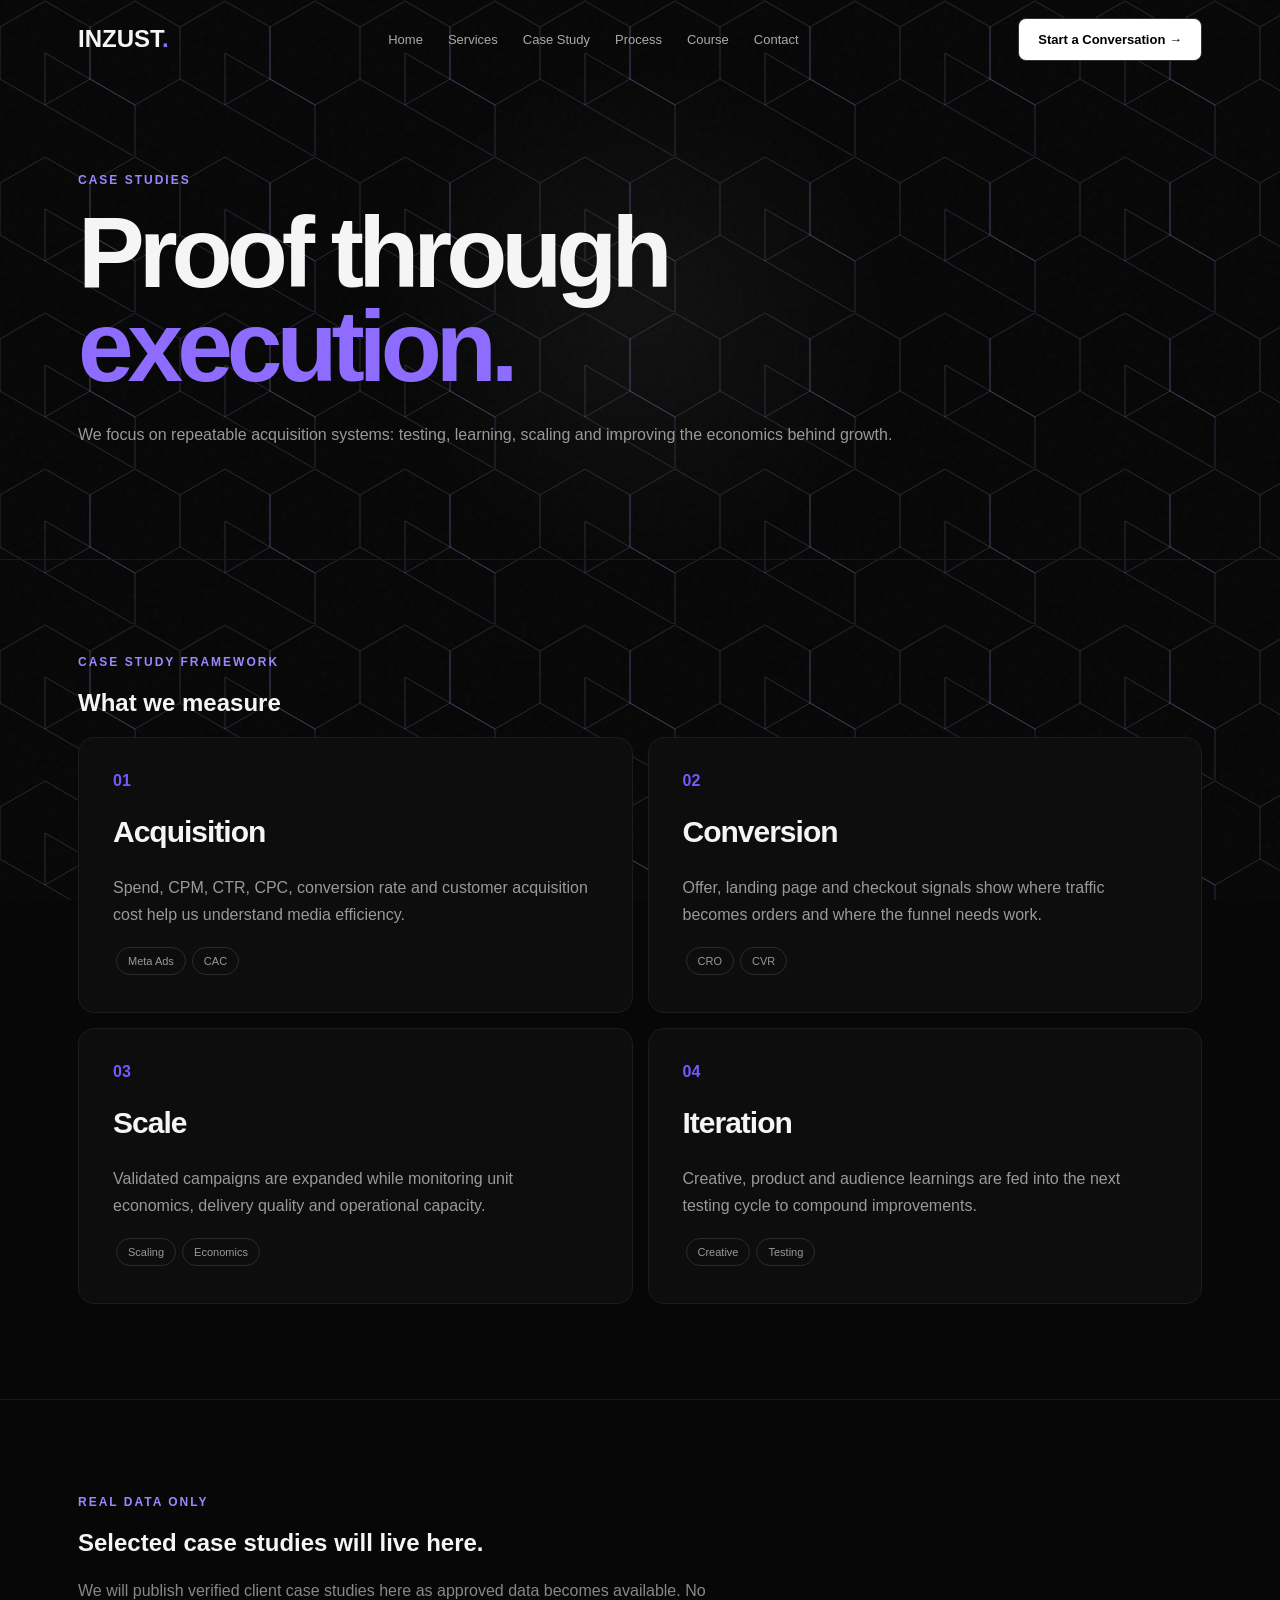
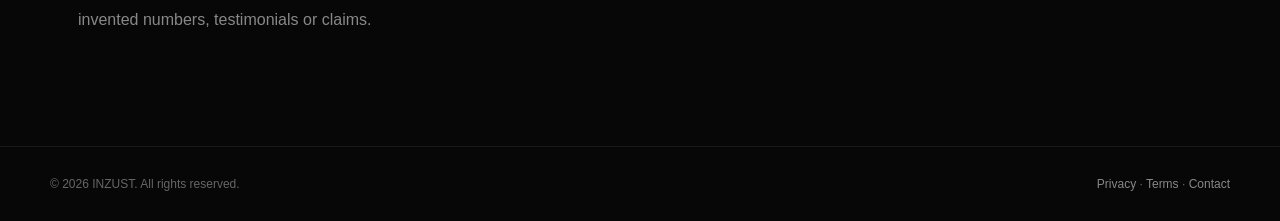
==== commit bb63ad42: "Fix visible hexagon grid and remove global purple glow" ====
--- a/case-studies.html
+++ b/case-studies.html
@@ -3,4 +3,4 @@
 window.INZUST_GOOGLE_ADS_ID="";
 window.trackLeadEvent=function(label){if(typeof window.gtag==="function"){window.gtag("event","generate_lead",{event_category:"lead",event_label:label});}};
 (function(){var id=window.INZUST_GOOGLE_ADS_ID;if(!id)return;window.dataLayer=window.dataLayer||[];window.gtag=function(){window.dataLayer.push(arguments)};gtag("js",new Date());gtag("config",id);var s=document.createElement("script");s.async=true;s.src="https://www.googletagmanager.com/gtag/js?id="+encodeURIComponent(id);document.head.appendChild(s);})();
-</script><meta name="viewport" content="width=device-width,initial-scale=1"><title>INZUST — Case Studies</title><link rel="stylesheet" href="services.html"><style>*{box-sizing:border-box}body{margin:0;background:#070707;color:#f5f5f5;font-family:Inter,Arial,sans-serif}a{color:inherit;text-decoration:none}.wrap{max-width:1180px;margin:auto;padding:0 28px}.nav{height:78px;display:flex;align-items:center;justify-content:space-between}.logo{font-weight:900;font-size:24px}.navlinks{display:flex;gap:25px;color:#aaa;font-size:13px}.btn{display:inline-flex;padding:13px 19px;border:1px solid #333;border-radius:8px;background:#fff;color:#000;font-size:13px;font-weight:700}.hero,.section{padding:95px 0;border-bottom:1px solid #191919}.hero{position:relative;overflow:hidden}.eyebrow{color:#9d86ff;font-size:12px;text-transform:uppercase;letter-spacing:2px;font-weight:800}.hero h1{font-size:clamp(55px,8vw,100px);line-height:.94;letter-spacing:-6px;max-width:900px;margin:18px 0 28px}.hero h1 span{color:#8d6cff}.hero p,.card p{color:#999;line-height:1.7}.cards{display:grid;grid-template-columns:repeat(2,1fr);gap:15px}.card{background:#0d0d0d;border:1px solid #1c1c1c;border-radius:16px;padding:34px;min-height:260px}.num{color:#7658ff;font-weight:800}.card h2{font-size:30px;letter-spacing:-1px}.tag{display:inline-block;border:1px solid #2b2b2b;border-radius:999px;padding:7px 11px;color:#999;font-size:11px;margin:3px}.footer{padding:30px 0;color:#666;font-size:12px;display:flex;justify-content:space-between}.menu-toggle{display:none;background:none;color:#fff;border:0;font-size:23px;cursor:pointer}.mobile-menu{display:none}.footer a{color:#888}.footer a:hover{color:#fff}@media(max-width:800px){.menu-toggle{display:block}.nav-cta{display:none}.mobile-menu.open{display:block;position:fixed;top:78px;left:16px;right:16px;z-index:40;background:#0b0b0b;border:1px solid #282828;border-radius:14px;padding:8px;box-shadow:0 20px 50px #000}.mobile-menu a{display:block;padding:13px 15px;color:#ccc;font-size:14px}.mobile-menu a:hover{background:#151515;color:#fff}.navlinks{display:none}.cards{grid-template-columns:1fr}.hero h1{letter-spacing:-3px}.footer{flex-direction:column;gap:12px}}.page-animation{position:fixed;inset:0;z-index:0;pointer-events:none;overflow:hidden;background:transparent}body> *:not(.page-animation){position:relative;z-index:1}.anim-grid{position:absolute;left:-15%;right:-15%;bottom:-30%;height:78%;background-image:url("data:image/svg+xml,%3Csvg xmlns='http://www.w3.org/2000/svg' width='180' height='156' viewBox='0 0 180 156'%3E%3Cg fill='none' stroke='%238d6cff' stroke-opacity='.18' stroke-width='1'%3E%3Cpath d='M45 1L90 27L90 79L45 105L0 79L0 27Z'/%3E%3Cpath d='M135 1L180 27L180 79L135 105L90 79L90 27Z'/%3E%3Cpath d='M90 79L135 105L135 157L90 131L45 105L45 53Z'/%3E%3C/g%3E%3C/svg%3E");background-size:180px 156px;transform:perspective(750px) rotateX(67deg) rotateZ(-2deg);transform-origin:center bottom;opacity:.42;mask-image:linear-gradient(to top,rgba(0,0,0,.9),transparent 78%);animation:gridDrift 12s linear infinite}.aurora{display:none}.aurora.a{top:-8vw;right:-8vw;background:linear-gradient(120deg,#6e50ff,transparent 70%);transform:rotate(-18deg);animation:auroraA 9s ease-in-out infinite}.aurora.b{top:25%;left:-15vw;background:linear-gradient(120deg,#4324c9,transparent 70%);transform:rotate(20deg);animation:auroraB 11s ease-in-out infinite}.aurora.c{bottom:-18vw;right:10%;background:linear-gradient(120deg,#8d6cff,transparent 68%);transform:rotate(-12deg);animation:auroraC 13s ease-in-out infinite}.anim-spotlight{position:absolute;inset:0;background:radial-gradient(420px circle at var(--sx,50%) var(--sy,35%),#9a86ff14,transparent 72%);transition:background .12s linear}.anim-noise{position:absolute;inset:0;opacity:.035;background-image:url("data:image/svg+xml,%3Csvg viewBox='0 0 180 180' xmlns='http://www.w3.org/2000/svg'%3E%3Cfilter id='n'%3E%3CfeTurbulence type='fractalNoise' baseFrequency='.9' numOctaves='4' stitchTiles='stitch'/%3E%3C/filter%3E%3Crect width='100%25' height='100%25' filter='url(%23n)' opacity='.7'/%3E%3C/svg%3E");animation:noiseShift .7s steps(2) infinite}@keyframes gridDrift{0%{transform:perspective(750px) rotateX(67deg) rotateZ(-2deg) translate3d(0,0,0)}50%{transform:perspective(750px) rotateX(67deg) rotateZ(-2deg) translate3d(-36px,20px,0)}100%{transform:perspective(750px) rotateX(67deg) rotateZ(-2deg) translate3d(-72px,0,0)}}@keyframes auroraA{0%,100%{transform:translate3d(0,0,0) rotate(-18deg) scale(1)}50%{transform:translate3d(-5vw,3vw,0) rotate(-8deg) scale(1.08)}}@keyframes auroraB{0%,100%{transform:translate3d(0,0,0) rotate(20deg) scale(1)}50%{transform:translate3d(4vw,-2vw,0) rotate(10deg) scale(1.1)}}@keyframes auroraC{0%,100%{transform:translate3d(0,0,0) rotate(-12deg) scale(1)}50%{transform:translate3d(-3vw,-2vw,0) rotate(2deg) scale(1.12)}}@keyframes noiseShift{0%{transform:translate3d(0,0,0)}25%{transform:translate3d(1%, -1%,0)}50%{transform:translate3d(-1%,1%,0)}75%{transform:translate3d(1%,1%,0)}100%{transform:translate3d(0,0,0)}}@media(max-width:850px){.anim-grid{height:60%;background-size:55px 55px;opacity:.25}.aurora{display:none}.anim-spotlight{display:none}}@media(prefers-reduced-motion:reduce){.anim-grid,.aurora,.anim-noise{animation:none!important}}</style></head><body><div class="page-animation" aria-hidden="true"><div class="aurora a"></div><div class="aurora b"></div><div class="aurora c"></div><div class="anim-grid"></div><div class="anim-spotlight"></div><div class="anim-noise"></div></div><header class="wrap nav"><a class="logo" href="index.html">INZUST<span style="color:#8d6cff">.</span></a><nav class="navlinks"><a href="index.html">Home</a><a href="services.html">Services</a><a href="case-studies.html">Case Study</a><a href="process.html">Process</a><a href="course.html">Course</a><a href="contact.html">Contact</a></nav><a class="btn nav-cta" href="contact.html">Start a Conversation →</a><button class="menu-toggle" aria-label="Open menu" aria-expanded="false">☰</button></header><div class="mobile-menu" aria-hidden="true"><a href="index.html">Home</a><a href="services.html">Services</a><a href="case-studies.html">Case Study</a><a href="process.html">Process</a><a href="course.html">Course</a><a href="contact.html">Contact</a></div><main><section class="hero"><div class="wrap"><div class="eyebrow">Case studies</div><h1>Proof through <span>execution.</span></h1><p>We focus on repeatable acquisition systems: testing, learning, scaling and improving the economics behind growth.</p></div></section><section class="section"><div class="wrap"><div class="eyebrow">Case study framework</div><h2>What we measure</h2><div class="cards"><article class="card"><div class="num">01</div><h2>Acquisition</h2><p>Spend, CPM, CTR, CPC, conversion rate and customer acquisition cost help us understand media efficiency.</p><span class="tag">Meta Ads</span><span class="tag">CAC</span></article><article class="card"><div class="num">02</div><h2>Conversion</h2><p>Offer, landing page and checkout signals show where traffic becomes orders and where the funnel needs work.</p><span class="tag">CRO</span><span class="tag">CVR</span></article><article class="card"><div class="num">03</div><h2>Scale</h2><p>Validated campaigns are expanded while monitoring unit economics, delivery quality and operational capacity.</p><span class="tag">Scaling</span><span class="tag">Economics</span></article><article class="card"><div class="num">04</div><h2>Iteration</h2><p>Creative, product and audience learnings are fed into the next testing cycle to compound improvements.</p><span class="tag">Creative</span><span class="tag">Testing</span></article></div></div></section><section class="section"><div class="wrap"><div class="eyebrow">Real data only</div><h2>Selected case studies will live here.</h2><p style="max-width:650px;color:#888;line-height:1.8">We will publish verified client case studies here as approved data becomes available. No invented numbers, testimonials or claims.</p></div></section></main><footer class="wrap footer"><span>© 2026 INZUST. All rights reserved.</span><span><a href="privacy-policy.html">Privacy</a> · <a href="terms.html">Terms</a> · <a href="contact.html">Contact</a></span></footer><script>(()=>{const t=document.querySelector(".menu-toggle"),m=document.querySelector(".mobile-menu");if(!t||!m)return;t.addEventListener("click",()=>{const o=m.classList.toggle("open");t.setAttribute("aria-expanded",o);m.setAttribute("aria-hidden",!o);t.textContent=o?"×":"☰"});m.querySelectorAll("a").forEach(a=>a.addEventListener("click",()=>{m.classList.remove("open");t.setAttribute("aria-expanded","false");t.textContent="☰"}));})();</script><script>(()=>{const s=document.querySelector('.anim-spotlight');if(!s||!matchMedia('(pointer:fine)').matches)return;window.addEventListener('pointermove',e=>{s.style.setProperty('--sx',e.clientX+'px');s.style.setProperty('--sy',e.clientY+'px')},{passive:true})})();</script></body></html>+</script><meta name="viewport" content="width=device-width,initial-scale=1"><title>INZUST — Case Studies</title><link rel="stylesheet" href="services.html"><style>*{box-sizing:border-box}body{margin:0;background:#070707;color:#f5f5f5;font-family:Inter,Arial,sans-serif}a{color:inherit;text-decoration:none}.wrap{max-width:1180px;margin:auto;padding:0 28px}.nav{height:78px;display:flex;align-items:center;justify-content:space-between}.logo{font-weight:900;font-size:24px}.navlinks{display:flex;gap:25px;color:#aaa;font-size:13px}.btn{display:inline-flex;padding:13px 19px;border:1px solid #333;border-radius:8px;background:#fff;color:#000;font-size:13px;font-weight:700}.hero,.section{padding:95px 0;border-bottom:1px solid #191919}.hero{position:relative;overflow:hidden}.eyebrow{color:#9d86ff;font-size:12px;text-transform:uppercase;letter-spacing:2px;font-weight:800}.hero h1{font-size:clamp(55px,8vw,100px);line-height:.94;letter-spacing:-6px;max-width:900px;margin:18px 0 28px}.hero h1 span{color:#8d6cff}.hero p,.card p{color:#999;line-height:1.7}.cards{display:grid;grid-template-columns:repeat(2,1fr);gap:15px}.card{background:#0d0d0d;border:1px solid #1c1c1c;border-radius:16px;padding:34px;min-height:260px}.num{color:#7658ff;font-weight:800}.card h2{font-size:30px;letter-spacing:-1px}.tag{display:inline-block;border:1px solid #2b2b2b;border-radius:999px;padding:7px 11px;color:#999;font-size:11px;margin:3px}.footer{padding:30px 0;color:#666;font-size:12px;display:flex;justify-content:space-between}.menu-toggle{display:none;background:none;color:#fff;border:0;font-size:23px;cursor:pointer}.mobile-menu{display:none}.footer a{color:#888}.footer a:hover{color:#fff}@media(max-width:800px){.menu-toggle{display:block}.nav-cta{display:none}.mobile-menu.open{display:block;position:fixed;top:78px;left:16px;right:16px;z-index:40;background:#0b0b0b;border:1px solid #282828;border-radius:14px;padding:8px;box-shadow:0 20px 50px #000}.mobile-menu a{display:block;padding:13px 15px;color:#ccc;font-size:14px}.mobile-menu a:hover{background:#151515;color:#fff}.navlinks{display:none}.cards{grid-template-columns:1fr}.hero h1{letter-spacing:-3px}.footer{flex-direction:column;gap:12px}}.page-animation{position:fixed;inset:0;z-index:0;pointer-events:none;overflow:hidden;background:transparent}body> *:not(.page-animation){position:relative;z-index:1}.anim-grid{position:absolute;inset:0;width:100%;height:100%;background-image:url("data:image/svg+xml,%3Csvg xmlns='http://www.w3.org/2000/svg' width='180' height='156' viewBox='0 0 180 156'%3E%3Cg fill='none' stroke='%23b5a3ff' stroke-opacity='.24' stroke-width='1'%3E%3Cpath d='M45 1L90 27L90 79L45 105L0 79L0 27Z'/%3E%3Cpath d='M135 1L180 27L180 79L135 105L90 79L90 27Z'/%3E%3Cpath d='M90 79L135 105L135 157L90 131L45 105L45 53Z'/%3E%3C/g%3E%3C/svg%3E");background-size:180px 156px;opacity:.8;mask-image:none;transform:none;animation:hexDrift 18s linear infinite}.aurora{display:none}.aurora.a{top:-8vw;right:-8vw;background:linear-gradient(120deg,#6e50ff,transparent 70%);transform:rotate(-18deg);animation:auroraA 9s ease-in-out infinite}.aurora.b{top:25%;left:-15vw;background:linear-gradient(120deg,#4324c9,transparent 70%);transform:rotate(20deg);animation:auroraB 11s ease-in-out infinite}.aurora.c{bottom:-18vw;right:10%;background:linear-gradient(120deg,#8d6cff,transparent 68%);transform:rotate(-12deg);animation:auroraC 13s ease-in-out infinite}.anim-spotlight{position:absolute;inset:0;background:radial-gradient(360px circle at var(--sx,50%) var(--sy,35%),#ffffff0b,transparent 70%);transition:background .12s linear}.anim-noise{position:absolute;inset:0;opacity:.035;background-image:url("data:image/svg+xml,%3Csvg viewBox='0 0 180 180' xmlns='http://www.w3.org/2000/svg'%3E%3Cfilter id='n'%3E%3CfeTurbulence type='fractalNoise' baseFrequency='.9' numOctaves='4' stitchTiles='stitch'/%3E%3C/filter%3E%3Crect width='100%25' height='100%25' filter='url(%23n)' opacity='.7'/%3E%3C/svg%3E");animation:noiseShift .7s steps(2) infinite}@keyframes hexDrift{0%{background-position:0 0}50%{background-position:90px 78px}100%{background-position:180px 156px}}@keyframes auroraA{0%,100%{transform:translate3d(0,0,0) rotate(-18deg) scale(1)}50%{transform:translate3d(-5vw,3vw,0) rotate(-8deg) scale(1.08)}}@keyframes auroraB{0%,100%{transform:translate3d(0,0,0) rotate(20deg) scale(1)}50%{transform:translate3d(4vw,-2vw,0) rotate(10deg) scale(1.1)}}@keyframes auroraC{0%,100%{transform:translate3d(0,0,0) rotate(-12deg) scale(1)}50%{transform:translate3d(-3vw,-2vw,0) rotate(2deg) scale(1.12)}}@keyframes noiseShift{0%{transform:translate3d(0,0,0)}25%{transform:translate3d(1%, -1%,0)}50%{transform:translate3d(-1%,1%,0)}75%{transform:translate3d(1%,1%,0)}100%{transform:translate3d(0,0,0)}}@media(max-width:850px){.anim-grid{opacity:.48;background-size:120px 104px}.aurora{display:none}.anim-spotlight{display:none}}@media(prefers-reduced-motion:reduce){.anim-grid,.aurora,.anim-noise{animation:none!important}}</style></head><body><div class="page-animation" aria-hidden="true"><div class="aurora a"></div><div class="aurora b"></div><div class="aurora c"></div><div class="anim-grid"></div><div class="anim-spotlight"></div><div class="anim-noise"></div></div><header class="wrap nav"><a class="logo" href="index.html">INZUST<span style="color:#8d6cff">.</span></a><nav class="navlinks"><a href="index.html">Home</a><a href="services.html">Services</a><a href="case-studies.html">Case Study</a><a href="process.html">Process</a><a href="course.html">Course</a><a href="contact.html">Contact</a></nav><a class="btn nav-cta" href="contact.html">Start a Conversation →</a><button class="menu-toggle" aria-label="Open menu" aria-expanded="false">☰</button></header><div class="mobile-menu" aria-hidden="true"><a href="index.html">Home</a><a href="services.html">Services</a><a href="case-studies.html">Case Study</a><a href="process.html">Process</a><a href="course.html">Course</a><a href="contact.html">Contact</a></div><main><section class="hero"><div class="wrap"><div class="eyebrow">Case studies</div><h1>Proof through <span>execution.</span></h1><p>We focus on repeatable acquisition systems: testing, learning, scaling and improving the economics behind growth.</p></div></section><section class="section"><div class="wrap"><div class="eyebrow">Case study framework</div><h2>What we measure</h2><div class="cards"><article class="card"><div class="num">01</div><h2>Acquisition</h2><p>Spend, CPM, CTR, CPC, conversion rate and customer acquisition cost help us understand media efficiency.</p><span class="tag">Meta Ads</span><span class="tag">CAC</span></article><article class="card"><div class="num">02</div><h2>Conversion</h2><p>Offer, landing page and checkout signals show where traffic becomes orders and where the funnel needs work.</p><span class="tag">CRO</span><span class="tag">CVR</span></article><article class="card"><div class="num">03</div><h2>Scale</h2><p>Validated campaigns are expanded while monitoring unit economics, delivery quality and operational capacity.</p><span class="tag">Scaling</span><span class="tag">Economics</span></article><article class="card"><div class="num">04</div><h2>Iteration</h2><p>Creative, product and audience learnings are fed into the next testing cycle to compound improvements.</p><span class="tag">Creative</span><span class="tag">Testing</span></article></div></div></section><section class="section"><div class="wrap"><div class="eyebrow">Real data only</div><h2>Selected case studies will live here.</h2><p style="max-width:650px;color:#888;line-height:1.8">We will publish verified client case studies here as approved data becomes available. No invented numbers, testimonials or claims.</p></div></section></main><footer class="wrap footer"><span>© 2026 INZUST. All rights reserved.</span><span><a href="privacy-policy.html">Privacy</a> · <a href="terms.html">Terms</a> · <a href="contact.html">Contact</a></span></footer><script>(()=>{const t=document.querySelector(".menu-toggle"),m=document.querySelector(".mobile-menu");if(!t||!m)return;t.addEventListener("click",()=>{const o=m.classList.toggle("open");t.setAttribute("aria-expanded",o);m.setAttribute("aria-hidden",!o);t.textContent=o?"×":"☰"});m.querySelectorAll("a").forEach(a=>a.addEventListener("click",()=>{m.classList.remove("open");t.setAttribute("aria-expanded","false");t.textContent="☰"}));})();</script><script>(()=>{const s=document.querySelector('.anim-spotlight');if(!s||!matchMedia('(pointer:fine)').matches)return;window.addEventListener('pointermove',e=>{s.style.setProperty('--sx',e.clientX+'px');s.style.setProperty('--sy',e.clientY+'px')},{passive:true})})();</script></body></html>
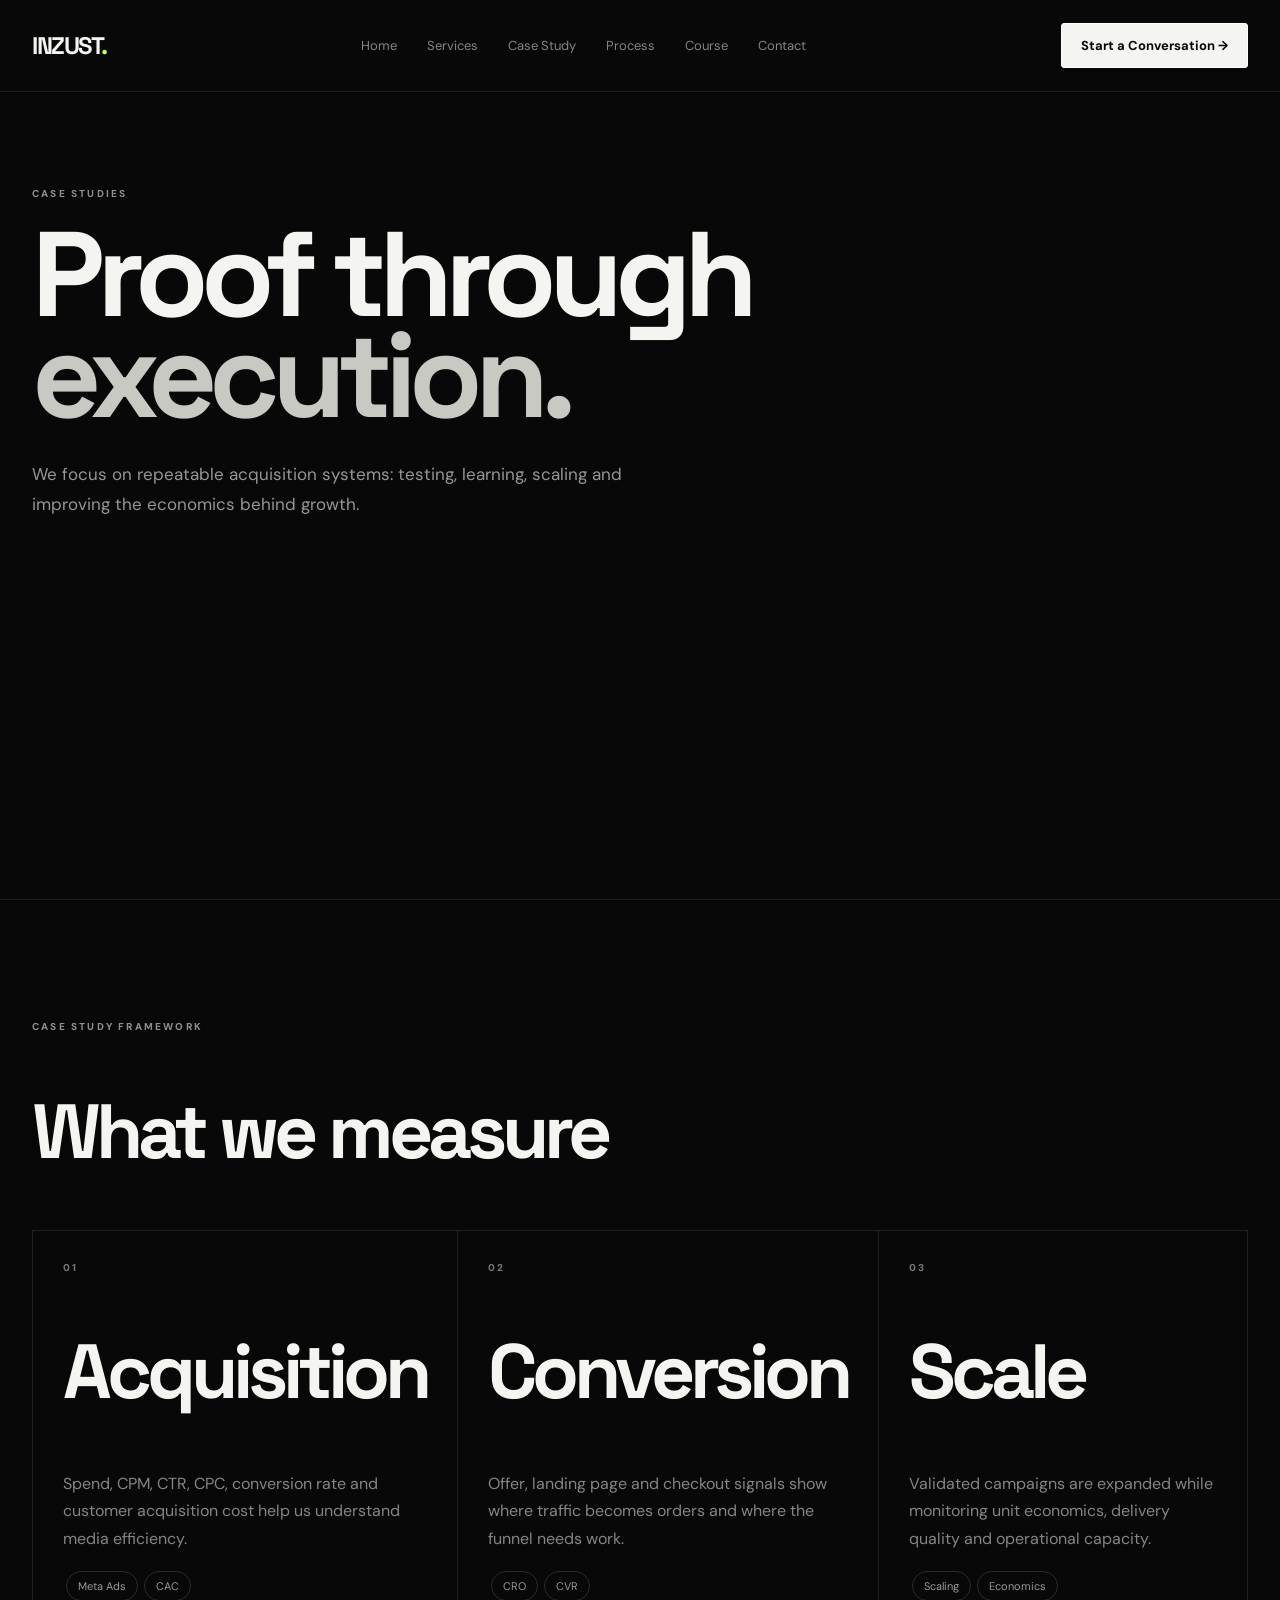
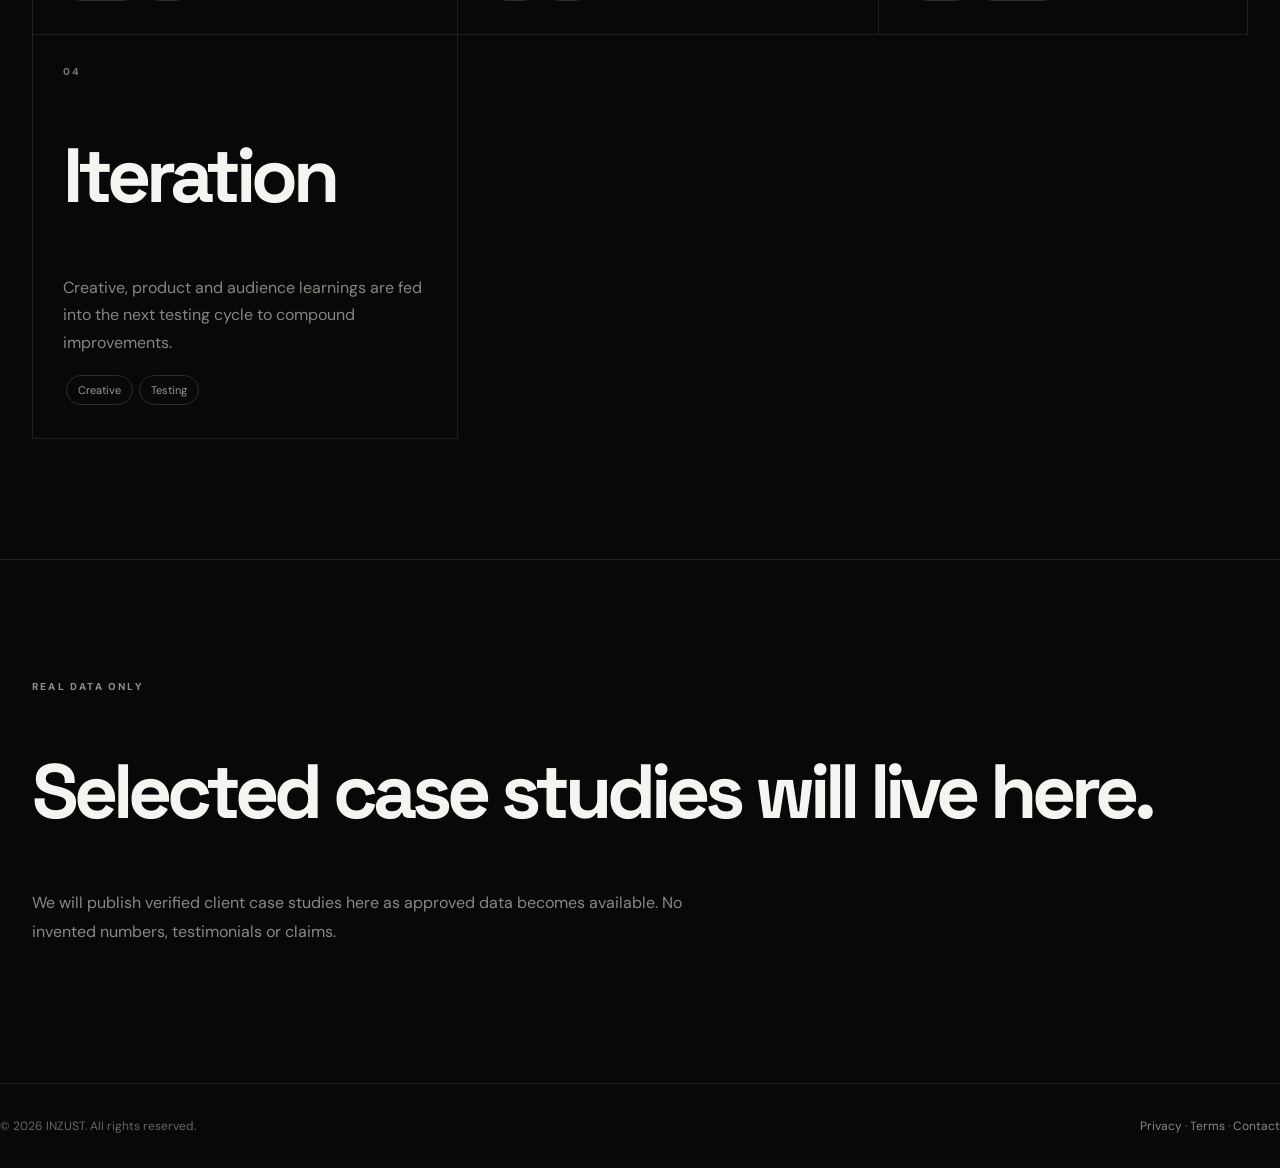
==== commit c25584af: "Apply premium INZUST design system" ====
--- a/case-studies.html
+++ b/case-studies.html
@@ -3,4 +3,4 @@
 window.INZUST_GOOGLE_ADS_ID="";
 window.trackLeadEvent=function(label){if(typeof window.gtag==="function"){window.gtag("event","generate_lead",{event_category:"lead",event_label:label});}};
 (function(){var id=window.INZUST_GOOGLE_ADS_ID;if(!id)return;window.dataLayer=window.dataLayer||[];window.gtag=function(){window.dataLayer.push(arguments)};gtag("js",new Date());gtag("config",id);var s=document.createElement("script");s.async=true;s.src="https://www.googletagmanager.com/gtag/js?id="+encodeURIComponent(id);document.head.appendChild(s);})();
-</script><meta name="viewport" content="width=device-width,initial-scale=1"><title>INZUST — Case Studies</title><link rel="stylesheet" href="services.html"><style>*{box-sizing:border-box}body{margin:0;background:#070707;color:#f5f5f5;font-family:Inter,Arial,sans-serif}a{color:inherit;text-decoration:none}.wrap{max-width:1180px;margin:auto;padding:0 28px}.nav{height:78px;display:flex;align-items:center;justify-content:space-between}.logo{font-weight:900;font-size:24px}.navlinks{display:flex;gap:25px;color:#aaa;font-size:13px}.btn{display:inline-flex;padding:13px 19px;border:1px solid #333;border-radius:8px;background:#fff;color:#000;font-size:13px;font-weight:700}.hero,.section{padding:95px 0;border-bottom:1px solid #191919}.hero{position:relative;overflow:hidden}.eyebrow{color:#9d86ff;font-size:12px;text-transform:uppercase;letter-spacing:2px;font-weight:800}.hero h1{font-size:clamp(55px,8vw,100px);line-height:.94;letter-spacing:-6px;max-width:900px;margin:18px 0 28px}.hero h1 span{color:#8d6cff}.hero p,.card p{color:#999;line-height:1.7}.cards{display:grid;grid-template-columns:repeat(2,1fr);gap:15px}.card{background:#0d0d0d;border:1px solid #1c1c1c;border-radius:16px;padding:34px;min-height:260px}.num{color:#7658ff;font-weight:800}.card h2{font-size:30px;letter-spacing:-1px}.tag{display:inline-block;border:1px solid #2b2b2b;border-radius:999px;padding:7px 11px;color:#999;font-size:11px;margin:3px}.footer{padding:30px 0;color:#666;font-size:12px;display:flex;justify-content:space-between}.menu-toggle{display:none;background:none;color:#fff;border:0;font-size:23px;cursor:pointer}.mobile-menu{display:none}.footer a{color:#888}.footer a:hover{color:#fff}@media(max-width:800px){.menu-toggle{display:block}.nav-cta{display:none}.mobile-menu.open{display:block;position:fixed;top:78px;left:16px;right:16px;z-index:40;background:#0b0b0b;border:1px solid #282828;border-radius:14px;padding:8px;box-shadow:0 20px 50px #000}.mobile-menu a{display:block;padding:13px 15px;color:#ccc;font-size:14px}.mobile-menu a:hover{background:#151515;color:#fff}.navlinks{display:none}.cards{grid-template-columns:1fr}.hero h1{letter-spacing:-3px}.footer{flex-direction:column;gap:12px}}.page-animation{position:fixed;inset:0;z-index:0;pointer-events:none;overflow:hidden;background:transparent}body> *:not(.page-animation){position:relative;z-index:1}.anim-grid{position:absolute;inset:0;width:100%;height:100%;background-image:url("data:image/svg+xml,%3Csvg xmlns='http://www.w3.org/2000/svg' width='180' height='156' viewBox='0 0 180 156'%3E%3Cg fill='none' stroke='%23b5a3ff' stroke-opacity='.24' stroke-width='1'%3E%3Cpath d='M45 1L90 27L90 79L45 105L0 79L0 27Z'/%3E%3Cpath d='M135 1L180 27L180 79L135 105L90 79L90 27Z'/%3E%3Cpath d='M90 79L135 105L135 157L90 131L45 105L45 53Z'/%3E%3C/g%3E%3C/svg%3E");background-size:180px 156px;opacity:.8;mask-image:none;transform:none;animation:hexDrift 18s linear infinite}.aurora{display:none}.aurora.a{top:-8vw;right:-8vw;background:linear-gradient(120deg,#6e50ff,transparent 70%);transform:rotate(-18deg);animation:auroraA 9s ease-in-out infinite}.aurora.b{top:25%;left:-15vw;background:linear-gradient(120deg,#4324c9,transparent 70%);transform:rotate(20deg);animation:auroraB 11s ease-in-out infinite}.aurora.c{bottom:-18vw;right:10%;background:linear-gradient(120deg,#8d6cff,transparent 68%);transform:rotate(-12deg);animation:auroraC 13s ease-in-out infinite}.anim-spotlight{position:absolute;inset:0;background:radial-gradient(360px circle at var(--sx,50%) var(--sy,35%),#ffffff0b,transparent 70%);transition:background .12s linear}.anim-noise{position:absolute;inset:0;opacity:.035;background-image:url("data:image/svg+xml,%3Csvg viewBox='0 0 180 180' xmlns='http://www.w3.org/2000/svg'%3E%3Cfilter id='n'%3E%3CfeTurbulence type='fractalNoise' baseFrequency='.9' numOctaves='4' stitchTiles='stitch'/%3E%3C/filter%3E%3Crect width='100%25' height='100%25' filter='url(%23n)' opacity='.7'/%3E%3C/svg%3E");animation:noiseShift .7s steps(2) infinite}@keyframes hexDrift{0%{background-position:0 0}50%{background-position:90px 78px}100%{background-position:180px 156px}}@keyframes auroraA{0%,100%{transform:translate3d(0,0,0) rotate(-18deg) scale(1)}50%{transform:translate3d(-5vw,3vw,0) rotate(-8deg) scale(1.08)}}@keyframes auroraB{0%,100%{transform:translate3d(0,0,0) rotate(20deg) scale(1)}50%{transform:translate3d(4vw,-2vw,0) rotate(10deg) scale(1.1)}}@keyframes auroraC{0%,100%{transform:translate3d(0,0,0) rotate(-12deg) scale(1)}50%{transform:translate3d(-3vw,-2vw,0) rotate(2deg) scale(1.12)}}@keyframes noiseShift{0%{transform:translate3d(0,0,0)}25%{transform:translate3d(1%, -1%,0)}50%{transform:translate3d(-1%,1%,0)}75%{transform:translate3d(1%,1%,0)}100%{transform:translate3d(0,0,0)}}@media(max-width:850px){.anim-grid{opacity:.48;background-size:120px 104px}.aurora{display:none}.anim-spotlight{display:none}}@media(prefers-reduced-motion:reduce){.anim-grid,.aurora,.anim-noise{animation:none!important}}</style></head><body><div class="page-animation" aria-hidden="true"><div class="aurora a"></div><div class="aurora b"></div><div class="aurora c"></div><div class="anim-grid"></div><div class="anim-spotlight"></div><div class="anim-noise"></div></div><header class="wrap nav"><a class="logo" href="index.html">INZUST<span style="color:#8d6cff">.</span></a><nav class="navlinks"><a href="index.html">Home</a><a href="services.html">Services</a><a href="case-studies.html">Case Study</a><a href="process.html">Process</a><a href="course.html">Course</a><a href="contact.html">Contact</a></nav><a class="btn nav-cta" href="contact.html">Start a Conversation →</a><button class="menu-toggle" aria-label="Open menu" aria-expanded="false">☰</button></header><div class="mobile-menu" aria-hidden="true"><a href="index.html">Home</a><a href="services.html">Services</a><a href="case-studies.html">Case Study</a><a href="process.html">Process</a><a href="course.html">Course</a><a href="contact.html">Contact</a></div><main><section class="hero"><div class="wrap"><div class="eyebrow">Case studies</div><h1>Proof through <span>execution.</span></h1><p>We focus on repeatable acquisition systems: testing, learning, scaling and improving the economics behind growth.</p></div></section><section class="section"><div class="wrap"><div class="eyebrow">Case study framework</div><h2>What we measure</h2><div class="cards"><article class="card"><div class="num">01</div><h2>Acquisition</h2><p>Spend, CPM, CTR, CPC, conversion rate and customer acquisition cost help us understand media efficiency.</p><span class="tag">Meta Ads</span><span class="tag">CAC</span></article><article class="card"><div class="num">02</div><h2>Conversion</h2><p>Offer, landing page and checkout signals show where traffic becomes orders and where the funnel needs work.</p><span class="tag">CRO</span><span class="tag">CVR</span></article><article class="card"><div class="num">03</div><h2>Scale</h2><p>Validated campaigns are expanded while monitoring unit economics, delivery quality and operational capacity.</p><span class="tag">Scaling</span><span class="tag">Economics</span></article><article class="card"><div class="num">04</div><h2>Iteration</h2><p>Creative, product and audience learnings are fed into the next testing cycle to compound improvements.</p><span class="tag">Creative</span><span class="tag">Testing</span></article></div></div></section><section class="section"><div class="wrap"><div class="eyebrow">Real data only</div><h2>Selected case studies will live here.</h2><p style="max-width:650px;color:#888;line-height:1.8">We will publish verified client case studies here as approved data becomes available. No invented numbers, testimonials or claims.</p></div></section></main><footer class="wrap footer"><span>© 2026 INZUST. All rights reserved.</span><span><a href="privacy-policy.html">Privacy</a> · <a href="terms.html">Terms</a> · <a href="contact.html">Contact</a></span></footer><script>(()=>{const t=document.querySelector(".menu-toggle"),m=document.querySelector(".mobile-menu");if(!t||!m)return;t.addEventListener("click",()=>{const o=m.classList.toggle("open");t.setAttribute("aria-expanded",o);m.setAttribute("aria-hidden",!o);t.textContent=o?"×":"☰"});m.querySelectorAll("a").forEach(a=>a.addEventListener("click",()=>{m.classList.remove("open");t.setAttribute("aria-expanded","false");t.textContent="☰"}));})();</script><script>(()=>{const s=document.querySelector('.anim-spotlight');if(!s||!matchMedia('(pointer:fine)').matches)return;window.addEventListener('pointermove',e=>{s.style.setProperty('--sx',e.clientX+'px');s.style.setProperty('--sy',e.clientY+'px')},{passive:true})})();</script></body></html>+</script><meta name="viewport" content="width=device-width,initial-scale=1"><title>INZUST — Case Studies</title><link rel="stylesheet" href="services.html"><style>*{box-sizing:border-box}body{margin:0;background:#070707;color:#f5f5f5;font-family:Inter,Arial,sans-serif}a{color:inherit;text-decoration:none}.wrap{max-width:1180px;margin:auto;padding:0 28px}.nav{height:78px;display:flex;align-items:center;justify-content:space-between}.logo{font-weight:900;font-size:24px}.navlinks{display:flex;gap:25px;color:#aaa;font-size:13px}.btn{display:inline-flex;padding:13px 19px;border:1px solid #333;border-radius:8px;background:#fff;color:#000;font-size:13px;font-weight:700}.hero,.section{padding:95px 0;border-bottom:1px solid #191919}.hero{position:relative;overflow:hidden}.eyebrow{color:#9d86ff;font-size:12px;text-transform:uppercase;letter-spacing:2px;font-weight:800}.hero h1{font-size:clamp(55px,8vw,100px);line-height:.94;letter-spacing:-6px;max-width:900px;margin:18px 0 28px}.hero h1 span{color:#8d6cff}.hero p,.card p{color:#999;line-height:1.7}.cards{display:grid;grid-template-columns:repeat(2,1fr);gap:15px}.card{background:#0d0d0d;border:1px solid #1c1c1c;border-radius:16px;padding:34px;min-height:260px}.num{color:#7658ff;font-weight:800}.card h2{font-size:30px;letter-spacing:-1px}.tag{display:inline-block;border:1px solid #2b2b2b;border-radius:999px;padding:7px 11px;color:#999;font-size:11px;margin:3px}.footer{padding:30px 0;color:#666;font-size:12px;display:flex;justify-content:space-between}.menu-toggle{display:none;background:none;color:#fff;border:0;font-size:23px;cursor:pointer}.mobile-menu{display:none}.footer a{color:#888}.footer a:hover{color:#fff}@media(max-width:800px){.menu-toggle{display:block}.nav-cta{display:none}.mobile-menu.open{display:block;position:fixed;top:78px;left:16px;right:16px;z-index:40;background:#0b0b0b;border:1px solid #282828;border-radius:14px;padding:8px;box-shadow:0 20px 50px #000}.mobile-menu a{display:block;padding:13px 15px;color:#ccc;font-size:14px}.mobile-menu a:hover{background:#151515;color:#fff}.navlinks{display:none}.cards{grid-template-columns:1fr}.hero h1{letter-spacing:-3px}.footer{flex-direction:column;gap:12px}}.page-animation{position:fixed;inset:0;z-index:0;pointer-events:none;overflow:hidden;background:transparent}body> *:not(.page-animation){position:relative;z-index:1}.anim-grid{position:absolute;inset:0;width:100%;height:100%;background-image:url("data:image/svg+xml,%3Csvg xmlns='http://www.w3.org/2000/svg' width='180' height='156' viewBox='0 0 180 156'%3E%3Cg fill='none' stroke='%23b5a3ff' stroke-opacity='.24' stroke-width='1'%3E%3Cpath d='M45 1L90 27L90 79L45 105L0 79L0 27Z'/%3E%3Cpath d='M135 1L180 27L180 79L135 105L90 79L90 27Z'/%3E%3Cpath d='M90 79L135 105L135 157L90 131L45 105L45 53Z'/%3E%3C/g%3E%3C/svg%3E");background-size:180px 156px;opacity:.8;mask-image:none;transform:none;animation:hexDrift 18s linear infinite}.aurora{display:none}.aurora.a{top:-8vw;right:-8vw;background:linear-gradient(120deg,#6e50ff,transparent 70%);transform:rotate(-18deg);animation:auroraA 9s ease-in-out infinite}.aurora.b{top:25%;left:-15vw;background:linear-gradient(120deg,#4324c9,transparent 70%);transform:rotate(20deg);animation:auroraB 11s ease-in-out infinite}.aurora.c{bottom:-18vw;right:10%;background:linear-gradient(120deg,#8d6cff,transparent 68%);transform:rotate(-12deg);animation:auroraC 13s ease-in-out infinite}.anim-spotlight{position:absolute;inset:0;background:radial-gradient(360px circle at var(--sx,50%) var(--sy,35%),#ffffff0b,transparent 70%);transition:background .12s linear}.anim-noise{position:absolute;inset:0;opacity:.035;background-image:url("data:image/svg+xml,%3Csvg viewBox='0 0 180 180' xmlns='http://www.w3.org/2000/svg'%3E%3Cfilter id='n'%3E%3CfeTurbulence type='fractalNoise' baseFrequency='.9' numOctaves='4' stitchTiles='stitch'/%3E%3C/filter%3E%3Crect width='100%25' height='100%25' filter='url(%23n)' opacity='.7'/%3E%3C/svg%3E");animation:noiseShift .7s steps(2) infinite}@keyframes hexDrift{0%{background-position:0 0}50%{background-position:90px 78px}100%{background-position:180px 156px}}@keyframes auroraA{0%,100%{transform:translate3d(0,0,0) rotate(-18deg) scale(1)}50%{transform:translate3d(-5vw,3vw,0) rotate(-8deg) scale(1.08)}}@keyframes auroraB{0%,100%{transform:translate3d(0,0,0) rotate(20deg) scale(1)}50%{transform:translate3d(4vw,-2vw,0) rotate(10deg) scale(1.1)}}@keyframes auroraC{0%,100%{transform:translate3d(0,0,0) rotate(-12deg) scale(1)}50%{transform:translate3d(-3vw,-2vw,0) rotate(2deg) scale(1.12)}}@keyframes noiseShift{0%{transform:translate3d(0,0,0)}25%{transform:translate3d(1%, -1%,0)}50%{transform:translate3d(-1%,1%,0)}75%{transform:translate3d(1%,1%,0)}100%{transform:translate3d(0,0,0)}}@media(max-width:850px){.anim-grid{opacity:.48;background-size:120px 104px}.aurora{display:none}.anim-spotlight{display:none}}@media(prefers-reduced-motion:reduce){.anim-grid,.aurora,.anim-noise{animation:none!important}}</style><link rel="stylesheet" href="premium.css"></head><body><div class="page-animation" aria-hidden="true"><div class="aurora a"></div><div class="aurora b"></div><div class="aurora c"></div><div class="anim-grid"></div><div class="anim-spotlight"></div><div class="anim-noise"></div></div><header class="wrap nav"><a class="logo" href="index.html">INZUST<span style="color:#8d6cff">.</span></a><nav class="navlinks"><a href="index.html">Home</a><a href="services.html">Services</a><a href="case-studies.html">Case Study</a><a href="process.html">Process</a><a href="course.html">Course</a><a href="contact.html">Contact</a></nav><a class="btn nav-cta" href="contact.html">Start a Conversation →</a><button class="menu-toggle" aria-label="Open menu" aria-expanded="false">☰</button></header><div class="mobile-menu" aria-hidden="true"><a href="index.html">Home</a><a href="services.html">Services</a><a href="case-studies.html">Case Study</a><a href="process.html">Process</a><a href="course.html">Course</a><a href="contact.html">Contact</a></div><main><section class="hero"><div class="wrap"><div class="eyebrow">Case studies</div><h1>Proof through <span>execution.</span></h1><p>We focus on repeatable acquisition systems: testing, learning, scaling and improving the economics behind growth.</p></div></section><section class="section"><div class="wrap"><div class="eyebrow">Case study framework</div><h2>What we measure</h2><div class="cards"><article class="card"><div class="num">01</div><h2>Acquisition</h2><p>Spend, CPM, CTR, CPC, conversion rate and customer acquisition cost help us understand media efficiency.</p><span class="tag">Meta Ads</span><span class="tag">CAC</span></article><article class="card"><div class="num">02</div><h2>Conversion</h2><p>Offer, landing page and checkout signals show where traffic becomes orders and where the funnel needs work.</p><span class="tag">CRO</span><span class="tag">CVR</span></article><article class="card"><div class="num">03</div><h2>Scale</h2><p>Validated campaigns are expanded while monitoring unit economics, delivery quality and operational capacity.</p><span class="tag">Scaling</span><span class="tag">Economics</span></article><article class="card"><div class="num">04</div><h2>Iteration</h2><p>Creative, product and audience learnings are fed into the next testing cycle to compound improvements.</p><span class="tag">Creative</span><span class="tag">Testing</span></article></div></div></section><section class="section"><div class="wrap"><div class="eyebrow">Real data only</div><h2>Selected case studies will live here.</h2><p style="max-width:650px;color:#888;line-height:1.8">We will publish verified client case studies here as approved data becomes available. No invented numbers, testimonials or claims.</p></div></section></main><footer class="wrap footer"><span>© 2026 INZUST. All rights reserved.</span><span><a href="privacy-policy.html">Privacy</a> · <a href="terms.html">Terms</a> · <a href="contact.html">Contact</a></span></footer><script>(()=>{const t=document.querySelector(".menu-toggle"),m=document.querySelector(".mobile-menu");if(!t||!m)return;t.addEventListener("click",()=>{const o=m.classList.toggle("open");t.setAttribute("aria-expanded",o);m.setAttribute("aria-hidden",!o);t.textContent=o?"×":"☰"});m.querySelectorAll("a").forEach(a=>a.addEventListener("click",()=>{m.classList.remove("open");t.setAttribute("aria-expanded","false");t.textContent="☰"}));})();</script><script>(()=>{const s=document.querySelector('.anim-spotlight');if(!s||!matchMedia('(pointer:fine)').matches)return;window.addEventListener('pointermove',e=>{s.style.setProperty('--sx',e.clientX+'px');s.style.setProperty('--sy',e.clientY+'px')},{passive:true})})();</script></body></html>
--- a/premium.css
+++ b/premium.css
@@ -0,0 +1,38 @@
+@import url('https://fonts.googleapis.com/css2?family=DM+Sans:wght@400;500;600;700&family=Space+Grotesk:wght@400;500;600;700&display=swap');
+:root{--bg:#080808;--panel:#0d0d0d;--line:#202020;--muted:#8b8b8b;--text:#f4f4f0;--soft:#c9c9c3;--accent:#b9ff66;--max:1280px}
+*{box-sizing:border-box}html{scroll-behavior:smooth}body{background:var(--bg)!important;color:var(--text)!important;font-family:'DM Sans',Arial,sans-serif!important}body:before,.page-animation,.hero-art,.glow,.aurora,.anim-grid,.anim-noise,.anim-spotlight{display:none!important}
+.wrap{max-width:var(--max)!important;padding-left:32px!important;padding-right:32px!important}
+.nav{height:92px!important;border-bottom:1px solid var(--line)!important}
+.logo{font-family:'Space Grotesk',sans-serif!important;font-size:24px!important;letter-spacing:-1.5px!important}.logo i,.logo span{color:var(--accent)!important}
+.navlinks{gap:30px!important;color:#858585!important}.navlinks a:hover{color:#fff!important}
+.btn{border-radius:3px!important;border:1px solid #fff!important;background:#f4f4f0!important;color:#080808!important;box-shadow:none!important;transform:none!important}.btn:hover{background:var(--accent)!important;border-color:var(--accent)!important}
+.secondary{border-radius:3px!important;background:transparent!important;border:1px solid #383838!important}.secondary:hover{border-color:#777!important;color:#fff!important}
+.eyebrow{color:#8f8f8a!important;font-size:10px!important;letter-spacing:2.2px!important}
+.hero{min-height:calc(100vh - 92px)!important;border-bottom:1px solid var(--line)!important}
+.hero-inner{display:block!important;padding:100px 0 80px!important}
+.hero-copy{max-width:1060px!important}.hero h1{font-family:'Space Grotesk',sans-serif!important;font-size:clamp(64px,9.4vw,148px)!important;line-height:.84!important;letter-spacing:-8px!important;max-width:1100px!important;margin:24px 0 34px!important}
+.hero h1 span{background:none!important;color:var(--soft)!important;-webkit-text-fill-color:initial!important}
+.hero p{max-width:650px!important;color:#969692!important;font-size:17px!important;line-height:1.75!important}
+.actions{margin-top:34px!important}.micro{color:#666!important}.micro span:before{color:var(--accent)!important}
+.hero-dashboard{margin-top:80px!important;transform:none!important;animation:none!important;border:1px solid #252525!important;border-radius:3px!important;background:#0b0b0b!important;box-shadow:none!important;padding:0!important;min-height:0!important}
+.hero-dashboard:before,.dash-glow{display:none!important}
+.dash-top{padding:20px 22px;border-bottom:1px solid #202020}.dash-top b{color:var(--accent)!important;background:transparent!important;border:0!important;padding:0!important}
+.dash-chart{height:310px!important;margin:0!important;border:0!important;border-radius:0!important;background:#0b0b0b!important}.dash-grid{background-image:linear-gradient(#ffffff06 1px,transparent 1px),linear-gradient(90deg,#ffffff06 1px,transparent 1px)!important}
+.dash-line{stroke:#d8ffb1!important;filter:none!important}.dash-cards{margin:0!important;border-top:1px solid #202020!important;grid-template-columns:repeat(3,1fr)!important;gap:0!important}.dash-cards>div{border:0!important;border-right:1px solid #202020!important;border-radius:0!important;background:transparent!important;padding:18px 22px!important}.dash-cards>div:last-child{border-right:0}.dash-cards strong{color:#fff!important}.dash-note{padding:0 22px 20px;margin:0!important;color:#666!important}
+.section,.brand-section{padding:120px 0!important;border-bottom:1px solid var(--line)!important;background:transparent!important}
+.section-head{margin-bottom:55px!important}.section h2,.brand-head h2{font-family:'Space Grotesk',sans-serif!important;font-size:clamp(42px,6vw,82px)!important;letter-spacing:-5px!important;line-height:.9!important}
+.cards{grid-template-columns:repeat(3,1fr)!important;gap:0!important;border-top:1px solid var(--line)!important;border-left:1px solid var(--line)!important}
+.card{min-height:290px!important;border:0!important;border-right:1px solid var(--line)!important;border-bottom:1px solid var(--line)!important;border-radius:0!important;background:transparent!important;padding:30px!important;transition:background .3s!important}
+.card:hover{transform:none!important;background:#0d0d0d!important;border-color:var(--line)!important}.card:after{display:none!important}.num{color:#777!important;font-size:10px!important;letter-spacing:1.5px!important}.card h3{font-family:'Space Grotesk',sans-serif!important;font-size:28px!important;letter-spacing:-1.5px!important}.card p{color:#858581!important}
+.case{grid-template-columns:1fr 1fr!important;border:1px solid var(--line)!important;border-radius:0!important;background:#0b0b0b!important}.casecopy{padding:60px!important}.casecopy h3{font-family:'Space Grotesk',sans-serif!important;font-size:clamp(34px,4vw,54px)!important;letter-spacing:-3px!important}.casevisual{background:#0b0b0b!important;min-height:480px!important}.growth-chart .line{stroke:#d8ffb1!important;filter:none!important}.growth-chart .point{fill:var(--accent)!important;filter:none!important}.growth-chart .gridlines line{stroke:#ffffff0b!important}
+.brand-logos{grid-template-columns:repeat(4,1fr)!important;gap:0!important;border-top:1px solid var(--line)!important;border-left:1px solid var(--line)!important}.brand-logo{height:110px!important;border:0!important;border-right:1px solid var(--line)!important;border-bottom:1px solid var(--line)!important;border-radius:0!important;background:transparent!important}.brand-logo img{filter:grayscale(1)!important;opacity:.55!important}.brand-logo:hover{transform:none!important;background:#0d0d0d!important;border-color:var(--line)!important}
+.process{grid-template-columns:repeat(4,1fr)!important;gap:0!important;border-top:1px solid var(--line)!important;border-left:1px solid var(--line)!important}
+.process .card{min-height:240px!important}
+.course{background:#0d0d0d!important;border:1px solid var(--line)!important;border-radius:0!important;padding:60px!important}.course h3{font-family:'Space Grotesk',sans-serif!important}.coursecard{border:1px solid #272727!important;border-radius:0!important;background:#0a0a0a!important}.coursecard .price,.coursecard small{display:none!important}
+.coursepoints{gap:0!important;border-top:1px solid #252525!important;border-left:1px solid #252525!important}.coursepoint{border:0!important;border-right:1px solid #252525!important;border-bottom:1px solid #252525!important;border-radius:0!important;background:transparent!important}
+.testimonials{display:none!important}
+.cta{padding:150px 0!important;border-bottom:1px solid var(--line)!important}.cta:before{display:none!important}.cta h2{font-family:'Space Grotesk',sans-serif!important;letter-spacing:-6px!important}
+.footer{border:0!important;padding:34px 0!important;color:#666!important}.whatsapp{width:48px!important;height:48px!important;right:24px!important;bottom:24px!important;background:var(--accent)!important;color:#080808!important;box-shadow:none!important}
+.menu-toggle{display:none!important}
+@media(max-width:850px){.wrap{padding-left:20px!important;padding-right:20px!important}.nav{height:72px!important}.navlinks,.nav-cta{display:none!important}.menu-toggle{display:block!important}.hero-inner{padding:78px 0 60px!important}.hero h1{font-size:clamp(54px,15vw,88px)!important;letter-spacing:-5px!important}.hero-dashboard{margin-top:55px!important}.dash-chart{height:210px!important}.dash-cards{grid-template-columns:1fr!important}.dash-cards>div{border-right:0!important;border-bottom:1px solid #202020!important}.cards,.process,.brand-logos{grid-template-columns:1fr!important}.section,.brand-section{padding:82px 0!important}.section h2,.brand-head h2{letter-spacing:-3px!important}.case{grid-template-columns:1fr!important}.casecopy{padding:34px!important}.casevisual{min-height:300px!important}.course{padding:32px!important}.coursegrid{grid-template-columns:1fr!important}.cta{padding:100px 0!important}.footer{flex-direction:column!important;gap:14px!important}}
+@media(prefers-reduced-motion:reduce){*{scroll-behavior:auto!important;animation:none!important;transition:none!important}}
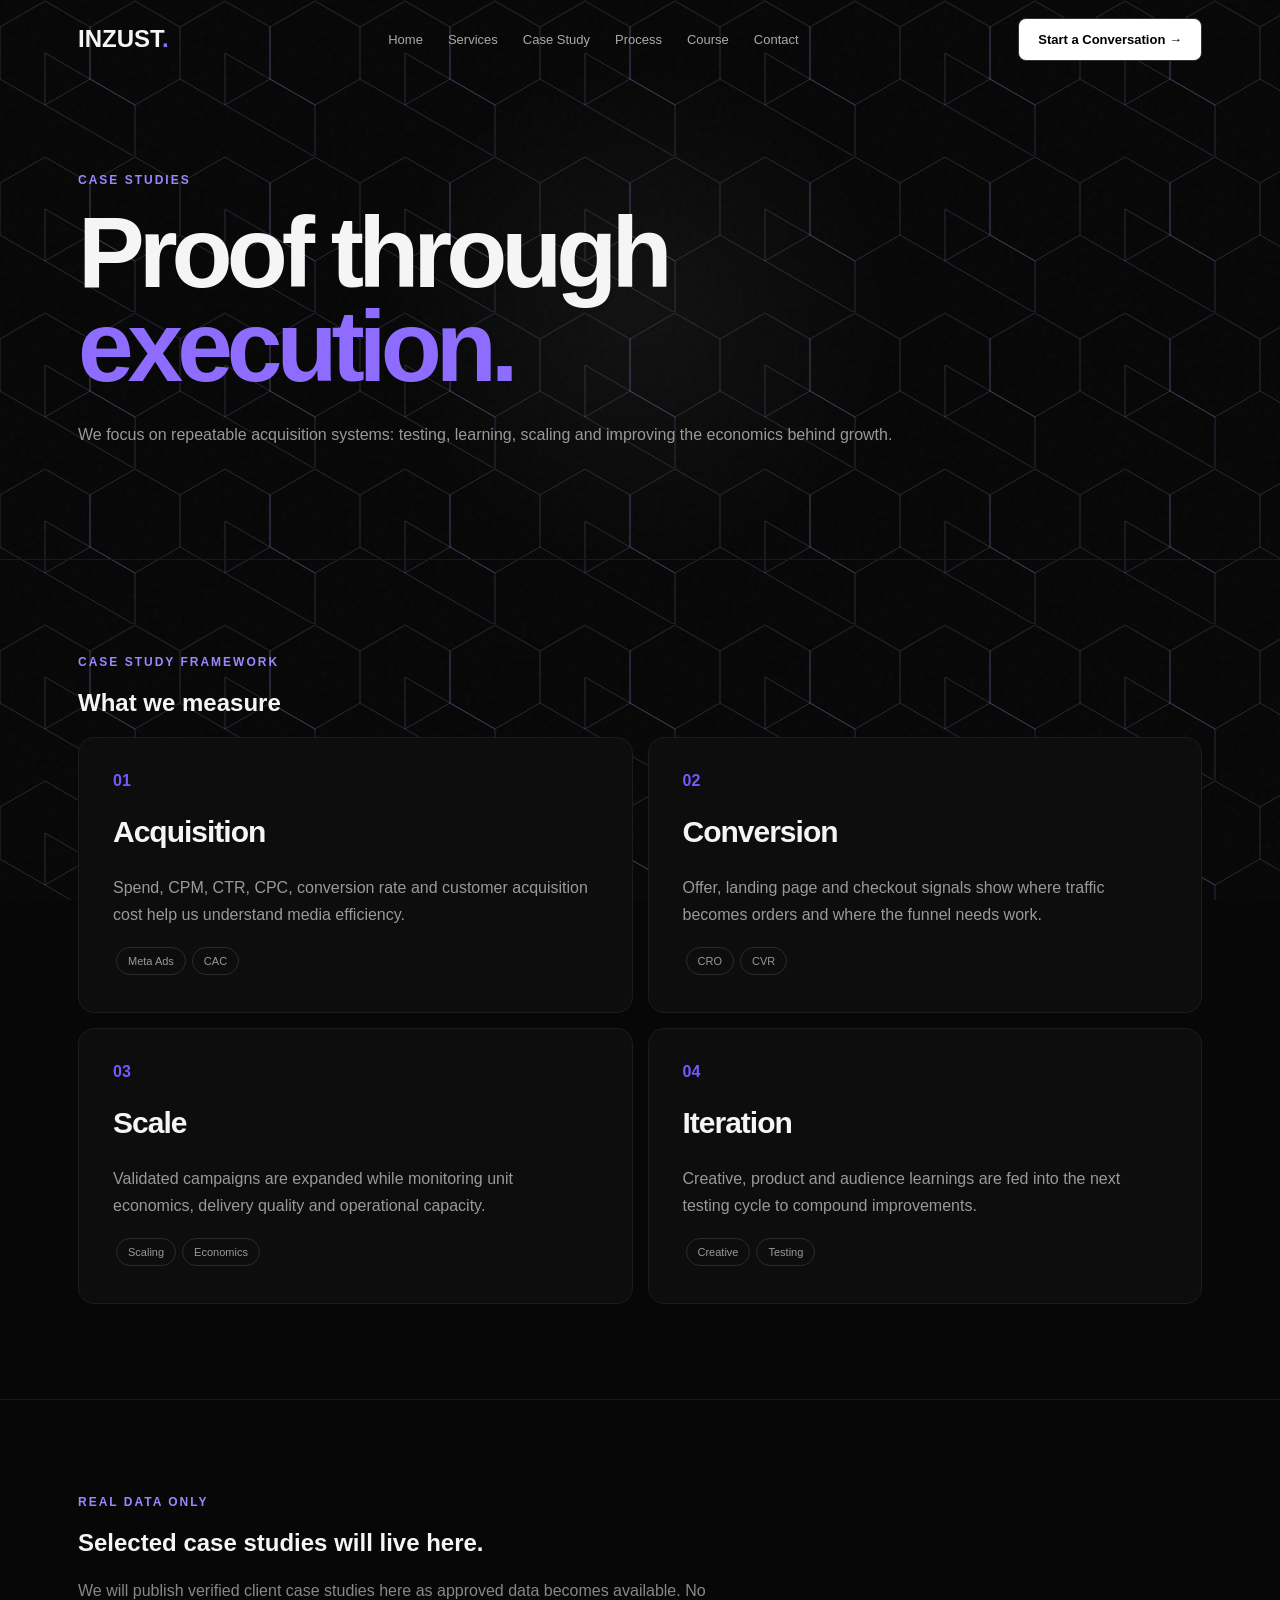
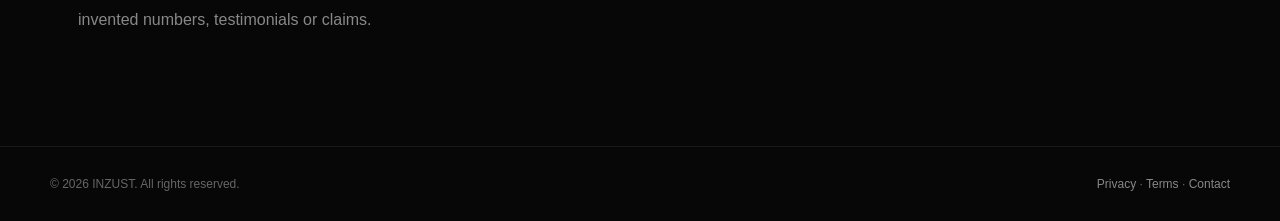
==== commit cbe9854e: "Restore previous INZUST website version" ====
--- a/case-studies.html
+++ b/case-studies.html
@@ -3,4 +3,4 @@
 window.INZUST_GOOGLE_ADS_ID="";
 window.trackLeadEvent=function(label){if(typeof window.gtag==="function"){window.gtag("event","generate_lead",{event_category:"lead",event_label:label});}};
 (function(){var id=window.INZUST_GOOGLE_ADS_ID;if(!id)return;window.dataLayer=window.dataLayer||[];window.gtag=function(){window.dataLayer.push(arguments)};gtag("js",new Date());gtag("config",id);var s=document.createElement("script");s.async=true;s.src="https://www.googletagmanager.com/gtag/js?id="+encodeURIComponent(id);document.head.appendChild(s);})();
-</script><meta name="viewport" content="width=device-width,initial-scale=1"><title>INZUST — Case Studies</title><link rel="stylesheet" href="services.html"><style>*{box-sizing:border-box}body{margin:0;background:#070707;color:#f5f5f5;font-family:Inter,Arial,sans-serif}a{color:inherit;text-decoration:none}.wrap{max-width:1180px;margin:auto;padding:0 28px}.nav{height:78px;display:flex;align-items:center;justify-content:space-between}.logo{font-weight:900;font-size:24px}.navlinks{display:flex;gap:25px;color:#aaa;font-size:13px}.btn{display:inline-flex;padding:13px 19px;border:1px solid #333;border-radius:8px;background:#fff;color:#000;font-size:13px;font-weight:700}.hero,.section{padding:95px 0;border-bottom:1px solid #191919}.hero{position:relative;overflow:hidden}.eyebrow{color:#9d86ff;font-size:12px;text-transform:uppercase;letter-spacing:2px;font-weight:800}.hero h1{font-size:clamp(55px,8vw,100px);line-height:.94;letter-spacing:-6px;max-width:900px;margin:18px 0 28px}.hero h1 span{color:#8d6cff}.hero p,.card p{color:#999;line-height:1.7}.cards{display:grid;grid-template-columns:repeat(2,1fr);gap:15px}.card{background:#0d0d0d;border:1px solid #1c1c1c;border-radius:16px;padding:34px;min-height:260px}.num{color:#7658ff;font-weight:800}.card h2{font-size:30px;letter-spacing:-1px}.tag{display:inline-block;border:1px solid #2b2b2b;border-radius:999px;padding:7px 11px;color:#999;font-size:11px;margin:3px}.footer{padding:30px 0;color:#666;font-size:12px;display:flex;justify-content:space-between}.menu-toggle{display:none;background:none;color:#fff;border:0;font-size:23px;cursor:pointer}.mobile-menu{display:none}.footer a{color:#888}.footer a:hover{color:#fff}@media(max-width:800px){.menu-toggle{display:block}.nav-cta{display:none}.mobile-menu.open{display:block;position:fixed;top:78px;left:16px;right:16px;z-index:40;background:#0b0b0b;border:1px solid #282828;border-radius:14px;padding:8px;box-shadow:0 20px 50px #000}.mobile-menu a{display:block;padding:13px 15px;color:#ccc;font-size:14px}.mobile-menu a:hover{background:#151515;color:#fff}.navlinks{display:none}.cards{grid-template-columns:1fr}.hero h1{letter-spacing:-3px}.footer{flex-direction:column;gap:12px}}.page-animation{position:fixed;inset:0;z-index:0;pointer-events:none;overflow:hidden;background:transparent}body> *:not(.page-animation){position:relative;z-index:1}.anim-grid{position:absolute;inset:0;width:100%;height:100%;background-image:url("data:image/svg+xml,%3Csvg xmlns='http://www.w3.org/2000/svg' width='180' height='156' viewBox='0 0 180 156'%3E%3Cg fill='none' stroke='%23b5a3ff' stroke-opacity='.24' stroke-width='1'%3E%3Cpath d='M45 1L90 27L90 79L45 105L0 79L0 27Z'/%3E%3Cpath d='M135 1L180 27L180 79L135 105L90 79L90 27Z'/%3E%3Cpath d='M90 79L135 105L135 157L90 131L45 105L45 53Z'/%3E%3C/g%3E%3C/svg%3E");background-size:180px 156px;opacity:.8;mask-image:none;transform:none;animation:hexDrift 18s linear infinite}.aurora{display:none}.aurora.a{top:-8vw;right:-8vw;background:linear-gradient(120deg,#6e50ff,transparent 70%);transform:rotate(-18deg);animation:auroraA 9s ease-in-out infinite}.aurora.b{top:25%;left:-15vw;background:linear-gradient(120deg,#4324c9,transparent 70%);transform:rotate(20deg);animation:auroraB 11s ease-in-out infinite}.aurora.c{bottom:-18vw;right:10%;background:linear-gradient(120deg,#8d6cff,transparent 68%);transform:rotate(-12deg);animation:auroraC 13s ease-in-out infinite}.anim-spotlight{position:absolute;inset:0;background:radial-gradient(360px circle at var(--sx,50%) var(--sy,35%),#ffffff0b,transparent 70%);transition:background .12s linear}.anim-noise{position:absolute;inset:0;opacity:.035;background-image:url("data:image/svg+xml,%3Csvg viewBox='0 0 180 180' xmlns='http://www.w3.org/2000/svg'%3E%3Cfilter id='n'%3E%3CfeTurbulence type='fractalNoise' baseFrequency='.9' numOctaves='4' stitchTiles='stitch'/%3E%3C/filter%3E%3Crect width='100%25' height='100%25' filter='url(%23n)' opacity='.7'/%3E%3C/svg%3E");animation:noiseShift .7s steps(2) infinite}@keyframes hexDrift{0%{background-position:0 0}50%{background-position:90px 78px}100%{background-position:180px 156px}}@keyframes auroraA{0%,100%{transform:translate3d(0,0,0) rotate(-18deg) scale(1)}50%{transform:translate3d(-5vw,3vw,0) rotate(-8deg) scale(1.08)}}@keyframes auroraB{0%,100%{transform:translate3d(0,0,0) rotate(20deg) scale(1)}50%{transform:translate3d(4vw,-2vw,0) rotate(10deg) scale(1.1)}}@keyframes auroraC{0%,100%{transform:translate3d(0,0,0) rotate(-12deg) scale(1)}50%{transform:translate3d(-3vw,-2vw,0) rotate(2deg) scale(1.12)}}@keyframes noiseShift{0%{transform:translate3d(0,0,0)}25%{transform:translate3d(1%, -1%,0)}50%{transform:translate3d(-1%,1%,0)}75%{transform:translate3d(1%,1%,0)}100%{transform:translate3d(0,0,0)}}@media(max-width:850px){.anim-grid{opacity:.48;background-size:120px 104px}.aurora{display:none}.anim-spotlight{display:none}}@media(prefers-reduced-motion:reduce){.anim-grid,.aurora,.anim-noise{animation:none!important}}</style><link rel="stylesheet" href="premium.css"></head><body><div class="page-animation" aria-hidden="true"><div class="aurora a"></div><div class="aurora b"></div><div class="aurora c"></div><div class="anim-grid"></div><div class="anim-spotlight"></div><div class="anim-noise"></div></div><header class="wrap nav"><a class="logo" href="index.html">INZUST<span style="color:#8d6cff">.</span></a><nav class="navlinks"><a href="index.html">Home</a><a href="services.html">Services</a><a href="case-studies.html">Case Study</a><a href="process.html">Process</a><a href="course.html">Course</a><a href="contact.html">Contact</a></nav><a class="btn nav-cta" href="contact.html">Start a Conversation →</a><button class="menu-toggle" aria-label="Open menu" aria-expanded="false">☰</button></header><div class="mobile-menu" aria-hidden="true"><a href="index.html">Home</a><a href="services.html">Services</a><a href="case-studies.html">Case Study</a><a href="process.html">Process</a><a href="course.html">Course</a><a href="contact.html">Contact</a></div><main><section class="hero"><div class="wrap"><div class="eyebrow">Case studies</div><h1>Proof through <span>execution.</span></h1><p>We focus on repeatable acquisition systems: testing, learning, scaling and improving the economics behind growth.</p></div></section><section class="section"><div class="wrap"><div class="eyebrow">Case study framework</div><h2>What we measure</h2><div class="cards"><article class="card"><div class="num">01</div><h2>Acquisition</h2><p>Spend, CPM, CTR, CPC, conversion rate and customer acquisition cost help us understand media efficiency.</p><span class="tag">Meta Ads</span><span class="tag">CAC</span></article><article class="card"><div class="num">02</div><h2>Conversion</h2><p>Offer, landing page and checkout signals show where traffic becomes orders and where the funnel needs work.</p><span class="tag">CRO</span><span class="tag">CVR</span></article><article class="card"><div class="num">03</div><h2>Scale</h2><p>Validated campaigns are expanded while monitoring unit economics, delivery quality and operational capacity.</p><span class="tag">Scaling</span><span class="tag">Economics</span></article><article class="card"><div class="num">04</div><h2>Iteration</h2><p>Creative, product and audience learnings are fed into the next testing cycle to compound improvements.</p><span class="tag">Creative</span><span class="tag">Testing</span></article></div></div></section><section class="section"><div class="wrap"><div class="eyebrow">Real data only</div><h2>Selected case studies will live here.</h2><p style="max-width:650px;color:#888;line-height:1.8">We will publish verified client case studies here as approved data becomes available. No invented numbers, testimonials or claims.</p></div></section></main><footer class="wrap footer"><span>© 2026 INZUST. All rights reserved.</span><span><a href="privacy-policy.html">Privacy</a> · <a href="terms.html">Terms</a> · <a href="contact.html">Contact</a></span></footer><script>(()=>{const t=document.querySelector(".menu-toggle"),m=document.querySelector(".mobile-menu");if(!t||!m)return;t.addEventListener("click",()=>{const o=m.classList.toggle("open");t.setAttribute("aria-expanded",o);m.setAttribute("aria-hidden",!o);t.textContent=o?"×":"☰"});m.querySelectorAll("a").forEach(a=>a.addEventListener("click",()=>{m.classList.remove("open");t.setAttribute("aria-expanded","false");t.textContent="☰"}));})();</script><script>(()=>{const s=document.querySelector('.anim-spotlight');if(!s||!matchMedia('(pointer:fine)').matches)return;window.addEventListener('pointermove',e=>{s.style.setProperty('--sx',e.clientX+'px');s.style.setProperty('--sy',e.clientY+'px')},{passive:true})})();</script></body></html>+</script><meta name="viewport" content="width=device-width,initial-scale=1"><title>INZUST — Case Studies</title><link rel="stylesheet" href="services.html"><style>*{box-sizing:border-box}body{margin:0;background:#070707;color:#f5f5f5;font-family:Inter,Arial,sans-serif}a{color:inherit;text-decoration:none}.wrap{max-width:1180px;margin:auto;padding:0 28px}.nav{height:78px;display:flex;align-items:center;justify-content:space-between}.logo{font-weight:900;font-size:24px}.navlinks{display:flex;gap:25px;color:#aaa;font-size:13px}.btn{display:inline-flex;padding:13px 19px;border:1px solid #333;border-radius:8px;background:#fff;color:#000;font-size:13px;font-weight:700}.hero,.section{padding:95px 0;border-bottom:1px solid #191919}.hero{position:relative;overflow:hidden}.eyebrow{color:#9d86ff;font-size:12px;text-transform:uppercase;letter-spacing:2px;font-weight:800}.hero h1{font-size:clamp(55px,8vw,100px);line-height:.94;letter-spacing:-6px;max-width:900px;margin:18px 0 28px}.hero h1 span{color:#8d6cff}.hero p,.card p{color:#999;line-height:1.7}.cards{display:grid;grid-template-columns:repeat(2,1fr);gap:15px}.card{background:#0d0d0d;border:1px solid #1c1c1c;border-radius:16px;padding:34px;min-height:260px}.num{color:#7658ff;font-weight:800}.card h2{font-size:30px;letter-spacing:-1px}.tag{display:inline-block;border:1px solid #2b2b2b;border-radius:999px;padding:7px 11px;color:#999;font-size:11px;margin:3px}.footer{padding:30px 0;color:#666;font-size:12px;display:flex;justify-content:space-between}.menu-toggle{display:none;background:none;color:#fff;border:0;font-size:23px;cursor:pointer}.mobile-menu{display:none}.footer a{color:#888}.footer a:hover{color:#fff}@media(max-width:800px){.menu-toggle{display:block}.nav-cta{display:none}.mobile-menu.open{display:block;position:fixed;top:78px;left:16px;right:16px;z-index:40;background:#0b0b0b;border:1px solid #282828;border-radius:14px;padding:8px;box-shadow:0 20px 50px #000}.mobile-menu a{display:block;padding:13px 15px;color:#ccc;font-size:14px}.mobile-menu a:hover{background:#151515;color:#fff}.navlinks{display:none}.cards{grid-template-columns:1fr}.hero h1{letter-spacing:-3px}.footer{flex-direction:column;gap:12px}}.page-animation{position:fixed;inset:0;z-index:0;pointer-events:none;overflow:hidden;background:transparent}body> *:not(.page-animation){position:relative;z-index:1}.anim-grid{position:absolute;inset:0;width:100%;height:100%;background-image:url("data:image/svg+xml,%3Csvg xmlns='http://www.w3.org/2000/svg' width='180' height='156' viewBox='0 0 180 156'%3E%3Cg fill='none' stroke='%23b5a3ff' stroke-opacity='.24' stroke-width='1'%3E%3Cpath d='M45 1L90 27L90 79L45 105L0 79L0 27Z'/%3E%3Cpath d='M135 1L180 27L180 79L135 105L90 79L90 27Z'/%3E%3Cpath d='M90 79L135 105L135 157L90 131L45 105L45 53Z'/%3E%3C/g%3E%3C/svg%3E");background-size:180px 156px;opacity:.8;mask-image:none;transform:none;animation:hexDrift 18s linear infinite}.aurora{display:none}.aurora.a{top:-8vw;right:-8vw;background:linear-gradient(120deg,#6e50ff,transparent 70%);transform:rotate(-18deg);animation:auroraA 9s ease-in-out infinite}.aurora.b{top:25%;left:-15vw;background:linear-gradient(120deg,#4324c9,transparent 70%);transform:rotate(20deg);animation:auroraB 11s ease-in-out infinite}.aurora.c{bottom:-18vw;right:10%;background:linear-gradient(120deg,#8d6cff,transparent 68%);transform:rotate(-12deg);animation:auroraC 13s ease-in-out infinite}.anim-spotlight{position:absolute;inset:0;background:radial-gradient(360px circle at var(--sx,50%) var(--sy,35%),#ffffff0b,transparent 70%);transition:background .12s linear}.anim-noise{position:absolute;inset:0;opacity:.035;background-image:url("data:image/svg+xml,%3Csvg viewBox='0 0 180 180' xmlns='http://www.w3.org/2000/svg'%3E%3Cfilter id='n'%3E%3CfeTurbulence type='fractalNoise' baseFrequency='.9' numOctaves='4' stitchTiles='stitch'/%3E%3C/filter%3E%3Crect width='100%25' height='100%25' filter='url(%23n)' opacity='.7'/%3E%3C/svg%3E");animation:noiseShift .7s steps(2) infinite}@keyframes hexDrift{0%{background-position:0 0}50%{background-position:90px 78px}100%{background-position:180px 156px}}@keyframes auroraA{0%,100%{transform:translate3d(0,0,0) rotate(-18deg) scale(1)}50%{transform:translate3d(-5vw,3vw,0) rotate(-8deg) scale(1.08)}}@keyframes auroraB{0%,100%{transform:translate3d(0,0,0) rotate(20deg) scale(1)}50%{transform:translate3d(4vw,-2vw,0) rotate(10deg) scale(1.1)}}@keyframes auroraC{0%,100%{transform:translate3d(0,0,0) rotate(-12deg) scale(1)}50%{transform:translate3d(-3vw,-2vw,0) rotate(2deg) scale(1.12)}}@keyframes noiseShift{0%{transform:translate3d(0,0,0)}25%{transform:translate3d(1%, -1%,0)}50%{transform:translate3d(-1%,1%,0)}75%{transform:translate3d(1%,1%,0)}100%{transform:translate3d(0,0,0)}}@media(max-width:850px){.anim-grid{opacity:.48;background-size:120px 104px}.aurora{display:none}.anim-spotlight{display:none}}@media(prefers-reduced-motion:reduce){.anim-grid,.aurora,.anim-noise{animation:none!important}}</style></head><body><div class="page-animation" aria-hidden="true"><div class="aurora a"></div><div class="aurora b"></div><div class="aurora c"></div><div class="anim-grid"></div><div class="anim-spotlight"></div><div class="anim-noise"></div></div><header class="wrap nav"><a class="logo" href="index.html">INZUST<span style="color:#8d6cff">.</span></a><nav class="navlinks"><a href="index.html">Home</a><a href="services.html">Services</a><a href="case-studies.html">Case Study</a><a href="process.html">Process</a><a href="course.html">Course</a><a href="contact.html">Contact</a></nav><a class="btn nav-cta" href="contact.html">Start a Conversation →</a><button class="menu-toggle" aria-label="Open menu" aria-expanded="false">☰</button></header><div class="mobile-menu" aria-hidden="true"><a href="index.html">Home</a><a href="services.html">Services</a><a href="case-studies.html">Case Study</a><a href="process.html">Process</a><a href="course.html">Course</a><a href="contact.html">Contact</a></div><main><section class="hero"><div class="wrap"><div class="eyebrow">Case studies</div><h1>Proof through <span>execution.</span></h1><p>We focus on repeatable acquisition systems: testing, learning, scaling and improving the economics behind growth.</p></div></section><section class="section"><div class="wrap"><div class="eyebrow">Case study framework</div><h2>What we measure</h2><div class="cards"><article class="card"><div class="num">01</div><h2>Acquisition</h2><p>Spend, CPM, CTR, CPC, conversion rate and customer acquisition cost help us understand media efficiency.</p><span class="tag">Meta Ads</span><span class="tag">CAC</span></article><article class="card"><div class="num">02</div><h2>Conversion</h2><p>Offer, landing page and checkout signals show where traffic becomes orders and where the funnel needs work.</p><span class="tag">CRO</span><span class="tag">CVR</span></article><article class="card"><div class="num">03</div><h2>Scale</h2><p>Validated campaigns are expanded while monitoring unit economics, delivery quality and operational capacity.</p><span class="tag">Scaling</span><span class="tag">Economics</span></article><article class="card"><div class="num">04</div><h2>Iteration</h2><p>Creative, product and audience learnings are fed into the next testing cycle to compound improvements.</p><span class="tag">Creative</span><span class="tag">Testing</span></article></div></div></section><section class="section"><div class="wrap"><div class="eyebrow">Real data only</div><h2>Selected case studies will live here.</h2><p style="max-width:650px;color:#888;line-height:1.8">We will publish verified client case studies here as approved data becomes available. No invented numbers, testimonials or claims.</p></div></section></main><footer class="wrap footer"><span>© 2026 INZUST. All rights reserved.</span><span><a href="privacy-policy.html">Privacy</a> · <a href="terms.html">Terms</a> · <a href="contact.html">Contact</a></span></footer><script>(()=>{const t=document.querySelector(".menu-toggle"),m=document.querySelector(".mobile-menu");if(!t||!m)return;t.addEventListener("click",()=>{const o=m.classList.toggle("open");t.setAttribute("aria-expanded",o);m.setAttribute("aria-hidden",!o);t.textContent=o?"×":"☰"});m.querySelectorAll("a").forEach(a=>a.addEventListener("click",()=>{m.classList.remove("open");t.setAttribute("aria-expanded","false");t.textContent="☰"}));})();</script><script>(()=>{const s=document.querySelector('.anim-spotlight');if(!s||!matchMedia('(pointer:fine)').matches)return;window.addEventListener('pointermove',e=>{s.style.setProperty('--sx',e.clientX+'px');s.style.setProperty('--sy',e.clientY+'px')},{passive:true})})();</script></body></html>
